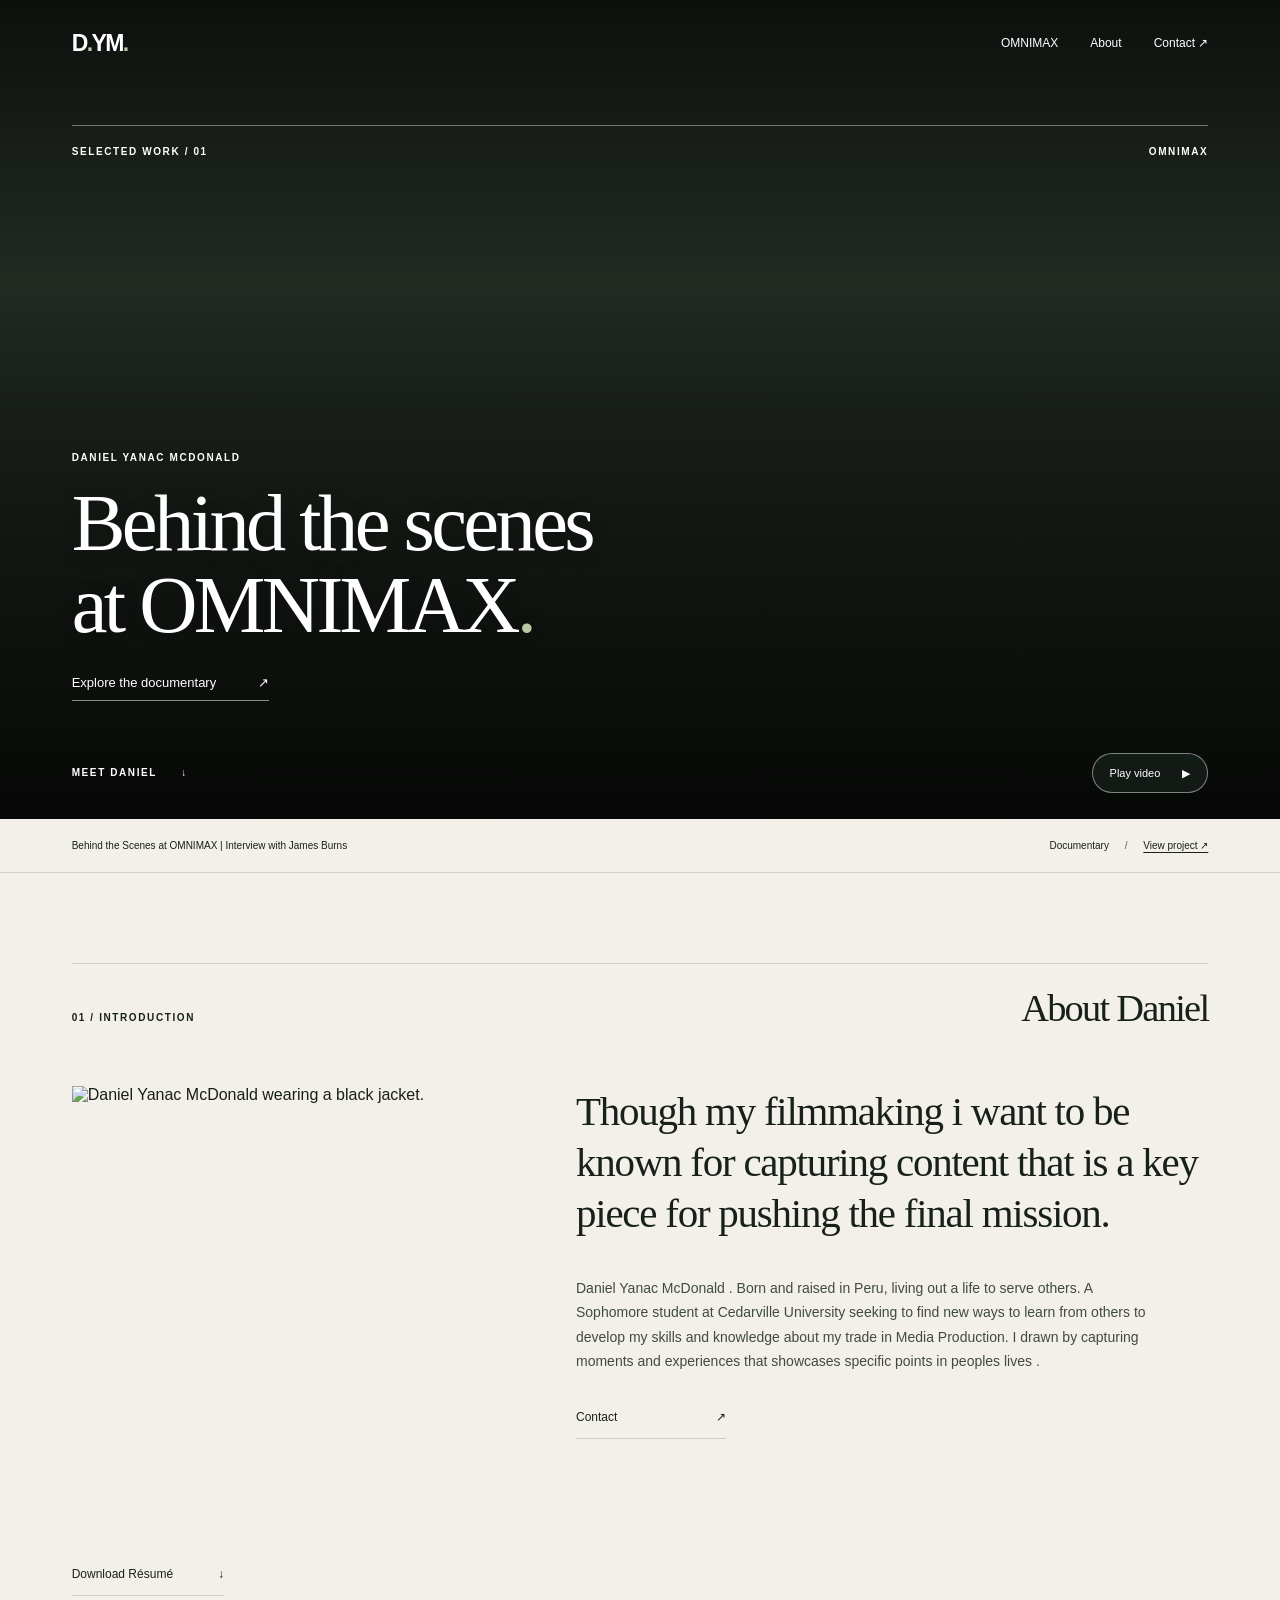
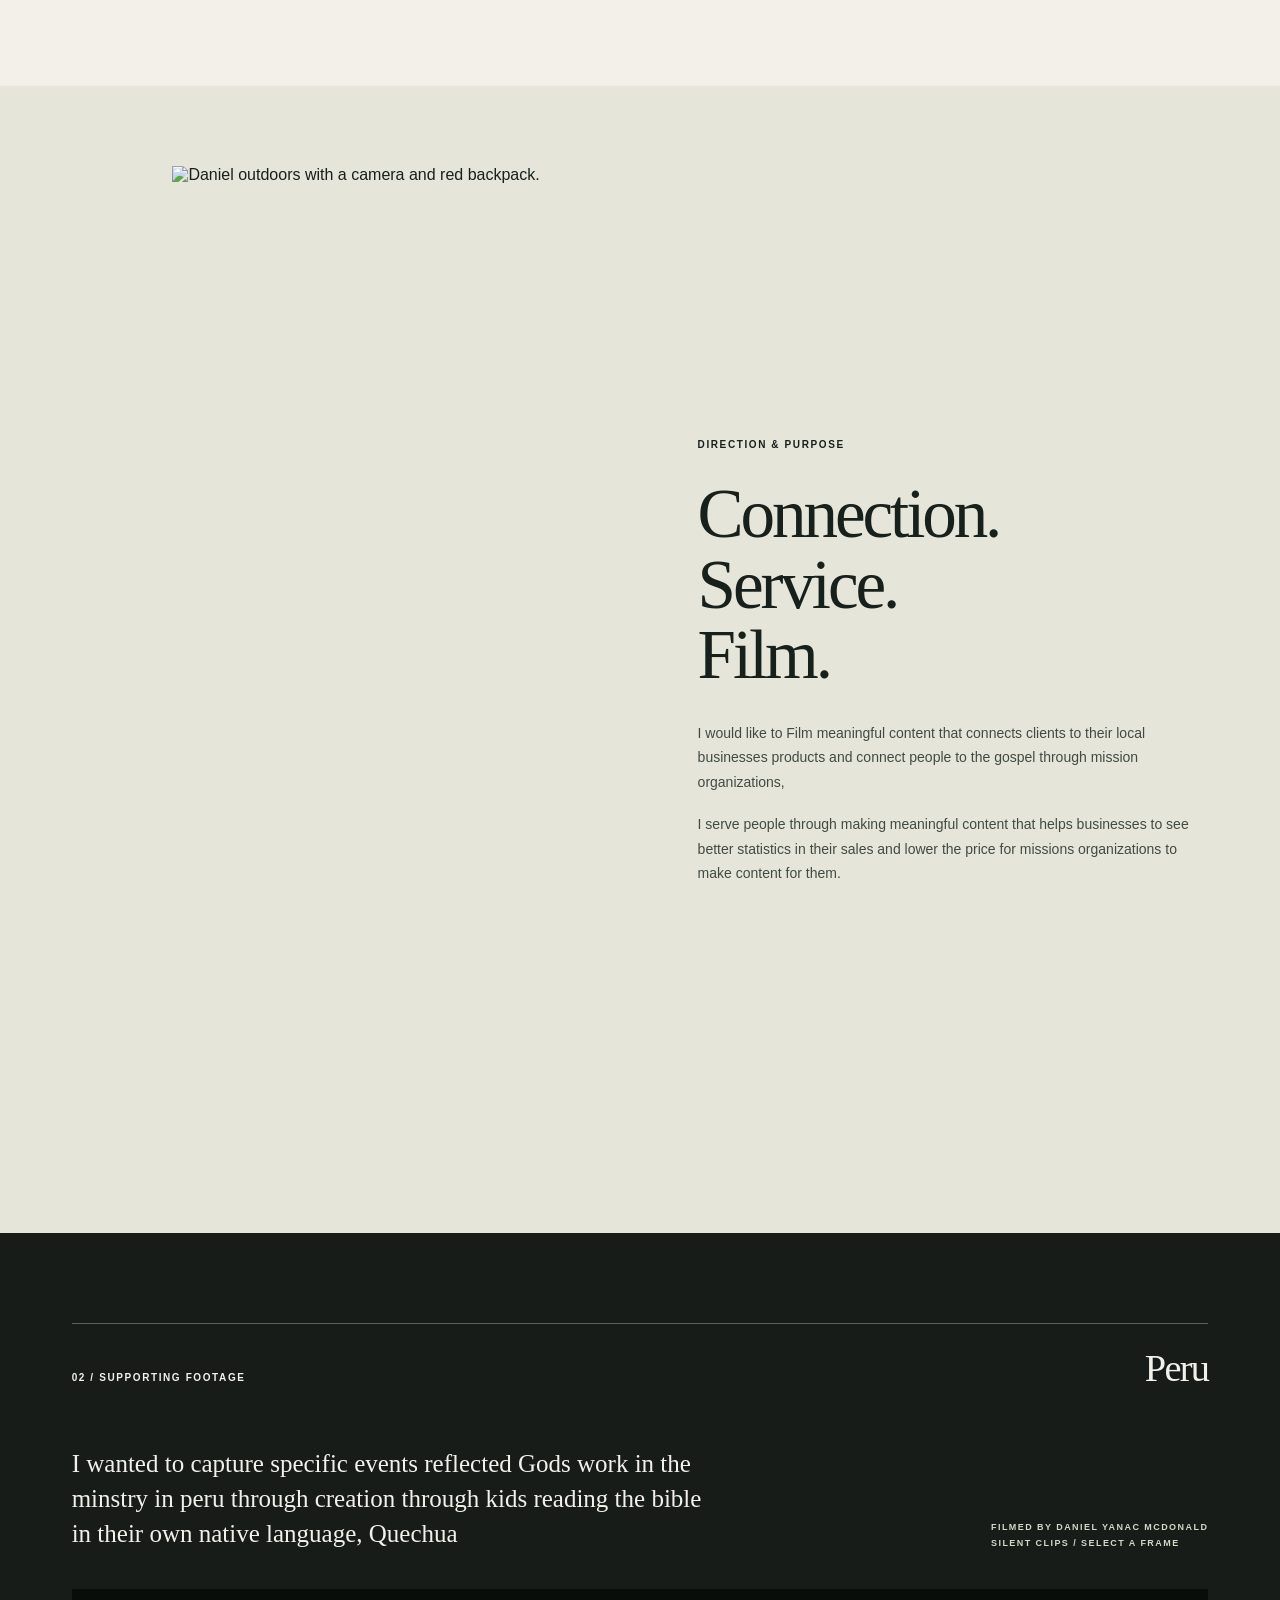
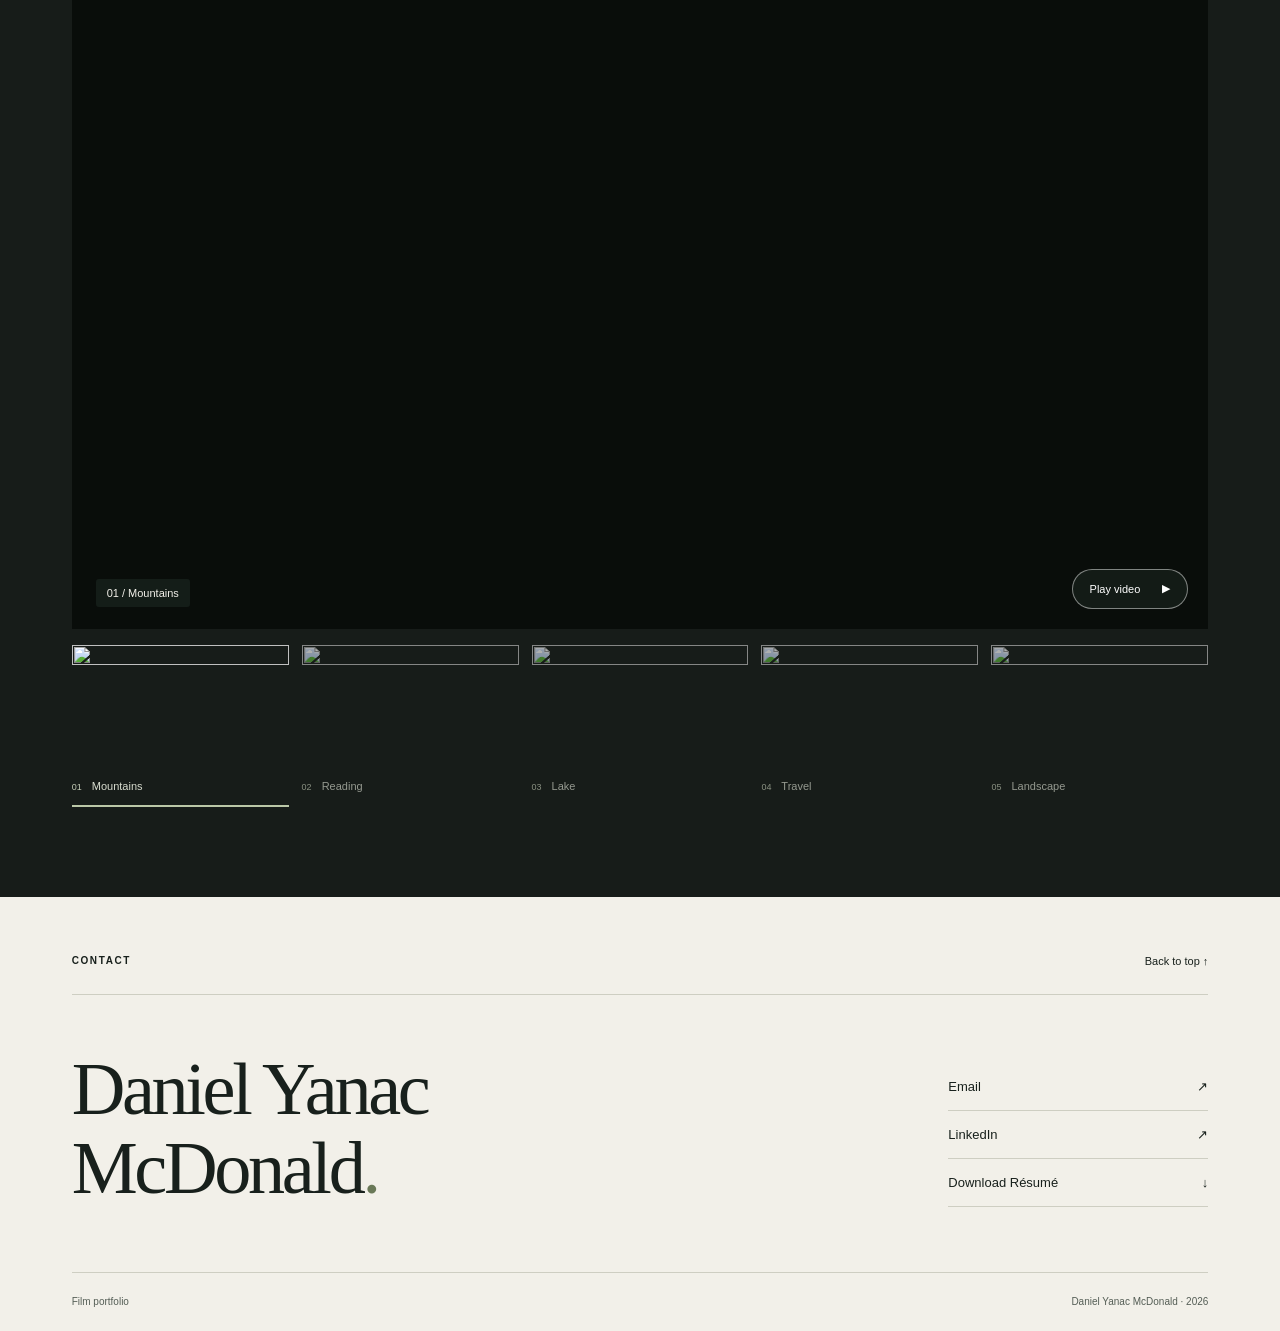
==== index.html @ 699c39f5 "Add files via upload" ====
<!doctype html>
<html lang="en">
  <head>
    <meta charset="utf-8">
    <meta name="viewport" content="width=device-width, initial-scale=1">
    <meta name="theme-color" content="#171c19">
    <meta name="description" content="Film portfolio of Daniel Yanac McDonald. OMNIMAX documentary, footage from Peru, introduction, résumé, and contact.">
    <title>Daniel Yanac McDonald | Film portfolio</title>
    <link rel="icon" href="assets/favicon.svg" type="image/svg+xml">
    <link rel="stylesheet" href="styles.css">
    <script src="script.js" defer></script>
  </head>
  <body id="top">
    <a class="skip-link" href="#main">Skip to content</a>
    <header class="site-header ">
      <a class="wordmark" href="index.html" aria-label="Daniel Yanac McDonald, home">D<span class="wordmark-dot">.</span>YM<span class="wordmark-dot">.</span></a>
      <nav aria-label="Main navigation">
        <a href="omnimax.html" >OMNIMAX</a>
    <a href="#about">About</a>
    <a href="#contact">Contact <span aria-hidden="true">↗</span></a>
      </nav>
    </header>
    <main id="main">
      <section class="cinema" aria-labelledby="home-title">
        <video id="opening-film" class="cinema-video" autoplay muted loop playsinline preload="metadata" poster="assets/opening-poster.jpg" aria-label="Silent OMNIMAX sequence: museum exterior, lobby clock, film handling, and conversation.">
          <source src="assets/opening-sequence.mp4" type="video/mp4">
        </video>
        <div class="cinema-shade">
        </div>
        <div class="cinema-topline">
          <span class="eyebrow">Selected work / 01</span><span class="eyebrow cinema-location">OMNIMAX</span>
        </div>
        <div class="cinema-title">
          <p class="eyebrow">
            Daniel Yanac McDonald
          </p>
          <h1 id="home-title">
            Behind the scenes<br>at OMNIMAX<span>.</span>
          </h1>
          <a class="light-link" href="omnimax.html">Explore the documentary <span aria-hidden="true">↗</span></a>
        </div>
        <div class="cinema-bottom">
          <a href="#about" class="eyebrow">Meet Daniel <span aria-hidden="true">↓</span></a><button class="play-toggle" type="button" data-controls="opening-film" aria-label="Pause opening video">Pause video <span aria-hidden="true">Ⅱ</span></button>
        </div>
      </section>
      <div class="film-caption">
        <span>Behind the Scenes at OMNIMAX | Interview with James Burns</span><span>Documentary <span aria-hidden="true">/</span> <a href="omnimax.html">View project ↗</a></span>
      </div>
      <section id="about" class="about section-pad" aria-labelledby="about-title">
        <div class="section-rule">
          <span class="eyebrow">01 / Introduction</span>
          <h2 id="about-title">
            About Daniel
          </h2>
        </div>
        <div class="about-layout">
          <div class="portrait-wrap">
            <img class="portrait" src="assets/daniel-portrait.jpg" alt="Daniel Yanac McDonald wearing a black jacket." width="750" height="871" loading="lazy"><a class="text-link resume-link" href="assets/daniel-yanac-mcdonald-resume.pdf" download>Download Résumé <span aria-hidden="true">↓</span></a>
          </div>
          <div class="about-copy">
            <p class="brand">
              Though my filmmaking i want to be known for capturing content that is a key piece for pushing the final mission.
            </p>
            <div class="bio">
              <p>
                Daniel Yanac McDonald . Born and raised in Peru, living out a life to serve others.  A Sophomore student at Cedarville University seeking to find new ways to learn from others to develop my skills and knowledge about my trade in Media Production.  I drawn by capturing moments and experiences that showcases specific points in peoples lives  .
              </p>
            </div>
            <a class="text-link" href="#contact">Contact <span aria-hidden="true">↗</span></a>
          </div>
        </div>
      </section>
      <section class="purpose section-pad" aria-labelledby="purpose-title">
        <div class="purpose-image">
          <img src="assets/daniel-on-location.jpg" alt="Daniel outdoors with a camera and red backpack." width="682" height="987" loading="lazy">
        </div>
        <div class="purpose-copy">
          <span class="eyebrow">Direction &amp; purpose</span>
          <h2 id="purpose-title">
            Connection.<br>Service.<br>Film.
          </h2>
          <p>
            I would like to Film meaningful content that connects clients to their local businesses products and connect people to the gospel through mission organizations,
          </p>
          <p>
            I serve people through making meaningful content that helps businesses to see better statistics in their sales and lower the price for missions organizations to make content for them.
          </p>
        </div>
      </section>
      <section id="peru" class="peru section-pad" aria-labelledby="peru-title">
        <div class="section-rule">
          <span class="eyebrow">02 / Supporting footage</span>
          <h2 id="peru-title">
            Peru
          </h2>
        </div>
        <div class="peru-intro">
          <p>
            I wanted to capture specific events reflected Gods work in the minstry in peru through creation through kids reading the bible in their own native language, Quechua
          </p>
          <span class="eyebrow">Filmed by Daniel Yanac McDonald<br>Silent clips / Select a frame</span>
        </div>
        <div class="peru-player">
          <video id="peru-film" muted loop playsinline preload="none" poster="assets/peru-mountains.jpg" aria-label="Snow-covered mountains beyond a valley at dusk.">
            <source src="assets/peru-mountains.mp4" type="video/mp4">
          </video>
          <button class="play-toggle" type="button" data-controls="peru-film" aria-label="Play Peru video">Play video <span aria-hidden="true">▶</span></button><span class="gallery-status" aria-live="polite">01 / Mountains</span>
        </div>
        <div class="gallery-strip" role="group" aria-label="Choose a Peru clip">
          <button class="gallery-choice is-active" type="button" data-video="assets/peru-mountains.mp4" data-poster="assets/peru-mountains.jpg" data-description="Snow-covered mountains beyond a valley at dusk." aria-label="Play silent clip: Mountains" aria-pressed="true"><img src="assets/peru-mountains.jpg" alt="" loading="lazy"><span><b>01</b> Mountains</span></button>
<button class="gallery-choice " type="button" data-video="assets/peru-reading.mp4" data-poster="assets/peru-reading.jpg" data-description="Children reading together at a table." aria-label="Play silent clip: Reading" aria-pressed="false"><img src="assets/peru-reading.jpg" alt="" loading="lazy"><span><b>02</b> Reading</span></button>
<button class="gallery-choice " type="button" data-video="assets/peru-lake.mp4" data-poster="assets/peru-lake.jpg" data-description="A mountain lake surrounded by rocky slopes." aria-label="Play silent clip: Lake" aria-pressed="false"><img src="assets/peru-lake.jpg" alt="" loading="lazy"><span><b>03</b> Lake</span></button>
<button class="gallery-choice " type="button" data-video="assets/peru-travel.mp4" data-poster="assets/peru-travel.jpg" data-description="A person riding in the back of a vehicle in the countryside." aria-label="Play silent clip: Travel" aria-pressed="false"><img src="assets/peru-travel.jpg" alt="" loading="lazy"><span><b>04</b> Travel</span></button>
<button class="gallery-choice " type="button" data-video="assets/peru-landscape.mp4" data-poster="assets/peru-landscape.jpg" data-description="Open grassland and fence posts with mountains in the distance." aria-label="Play silent clip: Landscape" aria-pressed="false"><img src="assets/peru-landscape.jpg" alt="" loading="lazy"><span><b>05</b> Landscape</span></button>
        </div>
        <noscript>
          <p>
            JavaScript is disabled. Open the silent clips directly: <a href="assets/peru-mountains.mp4">Mountains</a>, <a href="assets/peru-reading.mp4">Reading</a>, <a href="assets/peru-lake.mp4">Lake</a>, <a href="assets/peru-travel.mp4">Travel</a>, <a href="assets/peru-landscape.mp4">Landscape</a>.
          </p>
        </noscript>
      </section>
    </main>
    <footer id="contact" class="contact section-pad">
      <div class="contact-top">
        <span class="eyebrow">Contact</span><a class="back-top" href="#top">Back to top ↑</a>
      </div>
      <div class="contact-main">
        <h2>
          Daniel Yanac<br>McDonald<span class="accent">.</span>
        </h2>
        <div class="contact-links">
          <a href="mailto:daniel.lee.yanac@gmail.com">Email <span>↗</span></a>
    <a href="https://www.linkedin.com/in/dyanacmcdonald/" target="_blank" rel="noopener noreferrer">LinkedIn <span>↗</span></a>
    <a href="assets/daniel-yanac-mcdonald-resume.pdf" download>Download Résumé <span>↓</span></a>
        </div>
      </div>
      <div class="footer-baseline">
        <span>Film portfolio</span><span>Daniel Yanac McDonald · 2026</span>
      </div>
    </footer>
  </body>
</html>
---- styles.css ----
/* Shared design: warm paper, quiet typography, footage at full scale. */
:root {
  --paper:#f2f0e9;
  --ink:#18201c;
  --muted:#555e56;
  --line:#cecec2;
  --accent:#bac7a7;
  --dark:#171c19;
  --gutter:clamp(22px,5.6vw,90px);
  --serif:Georgia,'Times New Roman',serif;
  --sans:Arial,Helvetica,sans-serif
}

* {
  box-sizing:border-box
}

html {
  scroll-behavior:smooth;
  scroll-padding-top:24px
}

body {
  margin:0;
  background:var(--paper);
  color:var(--ink);
  font-family:var(--sans);
  -webkit-font-smoothing:antialiased
}

button,a {
  -webkit-tap-highlight-color:transparent
}

a {
  color:inherit;
  text-decoration:none
}

a:hover {
  text-decoration:underline;
  text-underline-offset:5px
}

button {
  font:inherit;
  cursor:pointer
}

button:disabled {
  cursor:default
}

img,video {
  display:block;
  max-width:100%
}

button:focus-visible,a:focus-visible {
  outline:3px solid #87976a;
  outline-offset:6px
}

h1,h2,h3,p,figure {
  margin:0
}

h1,h2 {
  font-family:var(--serif);
  font-weight:400;
  letter-spacing:-.045em
}

p {
  line-height:1.75
}

button {
  color:inherit
}

section[id],footer[id] {
  scroll-margin-top:25px
}

.eyebrow {
  text-transform:uppercase;
  letter-spacing:.16em;
  font-size:10px;
  font-weight:600;
  line-height:1.8
}

.section-pad {
  padding:90px var(--gutter)
}

.accent {
  color:#6a7958
}

.skip-link {
  position:absolute;
  left:20px;
  top:-80px;
  background:var(--paper);
  color:var(--ink);
  padding:15px;
  z-index:100
}

.skip-link:focus {
  top:12px
}

.site-header {
  position:absolute;
  z-index:10;
  top:0;
  left:0;
  width:100%;
  display:flex;
  align-items:center;
  justify-content:space-between;
  padding:26px var(--gutter);
  color:#fff
}

.wordmark {
  font-size:23px;
  letter-spacing:-.07em;
  font-weight:700
}

.wordmark-dot {
  color:var(--accent)
}

.site-header nav {
  display:flex;
  gap:32px;
  font-size:12px
}

.site-header nav a {
  padding:10px 0
}

.site-header [aria-current] {
  text-decoration:underline;
  text-underline-offset:6px
}

.site-header.on-paper {
  position:relative;
  color:var(--ink);
  border-bottom:1px solid var(--line)
}

/* The first viewport is a film environment, not an intro column. */
.cinema {
  position:relative;
  min-height:640px;
  height:91svh;
  max-height:1100px;
  background:#222a22;
  color:#fff;
  overflow:hidden
}

.cinema-video,.cinema-shade {
  position:absolute;
  width:100%;
  height:100%;
  inset:0;
  object-fit:cover
}

.cinema-shade {
  background:linear-gradient(180deg,rgba(0,0,0,.62),transparent 35%,rgba(0,0,0,.3) 50%,rgba(0,0,0,.82))
}

.cinema-topline {
  position:absolute;
  top:125px;
  left:var(--gutter);
  right:var(--gutter);
  display:flex;
  justify-content:space-between;
  border-top:1px solid #ffffff65;
  padding-top:17px
}

.cinema-title {
  position:absolute;
  bottom:118px;
  left:var(--gutter);
  right:var(--gutter)
}

.cinema-title h1 {
  font-size:clamp(48px,6.3vw,96px);
  line-height:1.02;
  margin:15px 0 27px;
  max-width:1000px;
  text-shadow:0 2px 20px #0003
}

.cinema-title h1 span {
  color:var(--accent)
}

.light-link {
  display:inline-flex;
  gap:42px;
  border-bottom:1px solid #ffffff85;
  padding-bottom:10px;
  font-size:13px
}

.cinema-bottom {
  position:absolute;
  bottom:26px;
  left:var(--gutter);
  right:var(--gutter);
  display:flex;
  justify-content:space-between;
  align-items:center
}

.cinema-bottom>a span {
  margin-left:20px
}

.play-toggle {
  background:#17201bce;
  color:#fff;
  border:1px solid #ffffff75;
  border-radius:30px;
  padding:10px 17px;
  display:flex;
  gap:22px;
  align-items:center;
  font-size:11px;
  min-height:40px
}

.play-toggle:hover {
  background:#293629
}

.film-caption {
  padding:18px var(--gutter);
  border-bottom:1px solid var(--line);
  display:flex;
  justify-content:space-between;
  gap:28px;
  font-size:10px;
  line-height:1.7
}

.film-caption>span:last-child {
  flex-shrink:0
}

.film-caption a {
  text-decoration:underline;
  text-underline-offset:3px
}

.film-caption>span>span {
  padding:0 13px;
  color:var(--muted)
}

.section-rule {
  display:flex;
  align-items:baseline;
  justify-content:space-between;
  border-top:1px solid var(--line);
  padding-top:22px;
  margin-bottom:56px;
  gap:25px
}

.section-rule h2 {
  font-size:clamp(26px,3vw,42px)
}

.about-layout {
  display:grid;
  grid-template-columns: minmax(220px,.8fr) minmax(0,1.3fr);
  gap:clamp(40px,9vw,150px);
  align-items:start
}

.portrait-wrap {
  max-width:430px
}

.portrait {
  width:100%;
  height:auto;
  aspect-ratio:4/4.6;
  object-fit:cover;
  object-position:center 25%;
  filter:saturate(.78)
}

.resume-link {
  margin-top:20px
}

.text-link {
  display:flex;
  align-items:center;
  justify-content:space-between;
  gap:45px;
  font-size:12px;
  padding:14px 0;
  border-bottom:1px solid var(--line);
  width:fit-content;
  min-width:150px
}

.brand {
  font-family:var(--serif);
  font-size:clamp(28px,3.2vw,46px);
  letter-spacing:-.03em;
  line-height:1.25;
  margin-bottom:36px
}

.bio {
  font-size:14px;
  color:#414b43;
  max-width:590px;
  margin-bottom:22px
}

.purpose {
  background:#e5e5da;
  display:grid;
  grid-template-columns:1fr 1fr;
  gap:clamp(45px,9vw,150px);
  align-items:center;
  padding-top:80px;
  padding-bottom:80px
}

.purpose-image {
  max-width:410px;
  margin-left:auto;
  width:100%
}

.purpose-image img {
  width:100%;
  aspect-ratio:4/4.8;
  object-fit:cover;
  object-position:50% 35%
}

.purpose-copy h2 {
  font-size:clamp(44px,5.4vw,78px);
  line-height:1.02;
  margin:25px 0 30px
}

.purpose-copy p {
  max-width:520px;
  font-size:14px;
  margin-top:18px;
  color:#414b43
}

.peru {
  background:var(--dark);
  color:var(--paper)
}

.peru .section-rule {
  border-color:#596055
}

.peru-intro {
  display:grid;
  grid-template-columns:1.5fr 1fr;
  gap:60px;
  margin-bottom:38px;
  align-items:end
}

.peru-intro p {
  font-family:var(--serif);
  font-size:25px;
  line-height:1.4;
  max-width:650px
}

.peru-intro>.eyebrow {
  justify-self:end;
  color:#d0d8c6;
  font-size:9px
}

.peru-player {
  position:relative;
  background:#090d0a;
  aspect-ratio:16/9;
  overflow:hidden
}

.peru-player video {
  width:100%;
  height:100%;
  object-fit:contain
}

.peru-player .play-toggle {
  position:absolute;
  bottom:20px;
  right:20px
}

.gallery-status {
  position:absolute;
  bottom:22px;
  left:24px;
  font-size:11px;
  background:#17201bdb;
  border-radius:3px;
  padding:8px 11px
}

.gallery-strip {
  display:grid;
  grid-template-columns:repeat(5,minmax(0,1fr));
  gap:13px;
  margin-top:16px
}

.gallery-choice {
  padding:0;
  border:0;
  background:none;
  color:#d8dccf;
  text-align:left;
  opacity:.65;
  border-bottom:2px solid transparent
}

.gallery-choice:hover,.gallery-choice.is-active {
  opacity:1
}

.gallery-choice.is-active {
  border-color:var(--accent)
}

.gallery-choice img {
  width:100%;
  aspect-ratio:16/9;
  object-fit:cover
}

.gallery-choice>span {
  display:block;
  padding:13px 0;
  font-size:11px
}

.gallery-choice b {
  font-size:9px;
  font-weight:400;
  color:#c5cdb8;
  margin-right:7px
}

.contact {
  padding-top:55px;
  padding-bottom:24px
}

.contact-top {
  display:flex;
  justify-content:space-between;
  align-items:center;
  border-bottom:1px solid var(--line);
  padding-bottom:24px
}

.back-top {
  font-size:11px
}

.contact-main {
  display:flex;
  justify-content:space-between;
  gap:40px;
  align-items:end;
  padding:55px 0 65px
}

.contact h2 {
  font-size:clamp(38px,5.8vw,82px);
  line-height:1.06
}

.contact-links {
  width:260px
}

.contact-links a {
  border-bottom:1px solid var(--line);
  display:flex;
  justify-content:space-between;
  gap:30px;
  padding:16px 0;
  font-size:13px
}

.footer-baseline {
  font-size:10px;
  display:flex;
  justify-content:space-between;
  gap:20px;
  border-top:1px solid var(--line);
  padding-top:23px;
  color:var(--muted)
}

/* OMNIMAX: finished work, then the interview and the visual evidence. */
.project-intro {
  padding-top:40px;
  padding-bottom:55px
}

.back-link {
  display:inline-block;
  margin-bottom:55px
}

.project-heading {
  display:flex;
  justify-content:space-between;
  align-items:end;
  gap:30px
}

.project-heading h1 {
  font-size:clamp(50px,7vw,105px);
  line-height:1.02;
  margin-top:17px
}

.project-subtitle {
  font-size:15px;
  margin-top:22px
}

.round-link {
  border:1px solid var(--line);
  width:65px;
  height:65px;
  border-radius:50%;
  display:grid;
  place-items:center;
  font-size:23px;
  margin-bottom:5px;
  flex-shrink:0
}

.project-panorama {
  margin:0 var(--gutter)
}

.project-panorama img {
  width:100%;
  aspect-ratio:2.3;
  object-fit:cover
}

.project-panorama figcaption {
  font-size:10px;
  padding-top:15px;
  color:var(--muted)
}

.project-story,.decisions {
  display:grid;
  grid-template-columns:1fr 1.2fr;
  gap:clamp(40px,10vw,160px)
}

.project-story h2,.decision-heading h2 {
  font-size:clamp(34px,4vw,58px);
  line-height:1.08;
  margin-top:22px
}

.story-prose {
  font-size:17px
}

.collaborators {
  margin-top:36px
}

.collaborators p {
  font-size:12px;
  margin-top:12px
}

.documentary {
  background:var(--dark);
  color:var(--paper)
}

.documentary .section-rule {
  border-color:#596055
}

.documentary-player {
  aspect-ratio:16/9;
  position:relative;
  background:#000
}

.documentary-player>img {
  height:100%;
  width:100%;
  object-fit:cover;
  filter:brightness(.55)
}

.documentary-player>button {
  position:absolute;
  inset:0;
  background:transparent;
  border:0;
  display:flex;
  align-items:center;
  justify-content:center;
  gap:20px;
  color:white;
  font-size:19px;
  text-align:left
}

.play-circle {
  width:66px;
  height:66px;
  display:grid;
  place-items:center;
  border:1px solid #fff;
  border-radius:50%;
  font-size:22px
}

.small-label {
  display:block;
  font-size:10px;
  letter-spacing:.1em;
  text-transform:uppercase;
  margin-top:9px
}

.documentary-player iframe {
  width:100%;
  height:100%;
  border:0
}

.player-note {
  font-size:11px;
  color:#ccd0c5;
  margin-top:15px
}

.player-note a {
  text-decoration:underline;
  text-underline-offset:4px;
  margin-left:10px
}

.decision-heading img {
  margin-top:38px;
  width:100%
}

.decisions {
  padding-bottom:30px
}

.decisions .story-prose {
  padding-top:38px
}

.broll-credit {
  font-size:12px;
  color:var(--muted);
  margin-top:-30px;
  margin-bottom:26px
}

.broll-grid {
  display:grid;
  grid-template-columns:repeat(3,minmax(0,1fr));
  gap:34px 20px
}

.broll-frame {
  padding:0;
  border:0;
  background:none;
  text-align:left
}

.broll-frame img {
  width:100%;
  aspect-ratio:16/9;
  object-fit:cover;
  transition:filter .25s
}

.broll-frame:hover img {
  filter:brightness(1.13)
}

.broll-frame>span {
  display:flex;
  align-items:center;
  gap:12px;
  font-size:11px;
  padding:15px 0;
  border-bottom:1px solid var(--line)
}

.broll-frame>span>span {
  margin-left:auto
}

.broll-frame b {
  font-size:9px;
  font-weight:400;
  color:var(--muted)
}

.reflection {
  background:#e5e5da;
  text-align:center
}

.reflection h2 {
  font-size:28px;
  margin-top:15px
}

.reflection blockquote {
  margin:35px auto 0;
  max-width:900px;
  font-family:var(--serif);
  font-size:clamp(28px,3.5vw,49px);
  letter-spacing:-.025em
}

.reflection blockquote p {
  line-height:1.3
}

.next-work {
  padding-top:40px;
  padding-bottom:40px
}

.next-work>a {
  display:flex;
  align-items:center;
  justify-content:space-between;
  border-bottom:1px solid var(--line);
  padding-bottom:30px
}

.next-work>a>span:last-child {
  font-family:var(--serif);
  font-size:48px
}

.next-work>a>span:last-child span {
  margin-left:35px
}

dialog {
  padding:24px;
  background:var(--dark);
  color:white;
  border:1px solid #596055;
  width:min(1000px,94vw);
  max-height:94svh
}

dialog::backdrop {
  background:#000c
}

dialog video {
  width:100%;
  max-height:72svh;
  background:black
}

dialog p {
  font-size:11px;
  margin-top:14px;
  color:#d0d8c6
}

.dialog-heading {
  display:flex;
  justify-content:space-between;
  align-items:center;
  margin-bottom:20px;
  gap:25px
}

.dialog-heading h2 {
  font-size:25px
}

.dialog-heading button {
  background:none;
  color:white;
  border:1px solid #fff8;
  padding:10px 16px;
  font-size:12px
}

body.dialog-open {
  overflow:hidden
}

@media(min-width:1700px) {
  .about-layout,.purpose,.project-story,.decisions {
    gap:150px
  }

  .section-pad {
    padding-left:max(var(--gutter),calc((100vw - 1500px)/2));
    padding-right:max(var(--gutter),calc((100vw - 1500px)/2))
  }

}

@media(max-width:760px) {
  .section-pad {
    padding-top:60px;
    padding-bottom:60px
  }

  .site-header {
    padding-top:20px;
    padding-bottom:20px
  }

  .site-header nav {
    gap:21px;
    font-size:11px
  }

  .wordmark {
    font-size:21px
  }

  .cinema {
    min-height:620px;
    height:88svh
  }

  .cinema-topline {
    top:100px
  }

  .cinema-title {
    bottom:125px
  }

  .cinema-title h1 {
    font-size:clamp(42px,8.8vw,65px)
  }

  .cinema-location {
    display:none
  }

  .cinema-video {
    object-position:50%
  }

  .film-caption {
    display:block;
    font-size:9px
  }

  .film-caption>span {
    display:block
  }

  .film-caption>span:last-child {
    margin-top:6px
  }

  .section-rule {
    margin-bottom:35px
  }

  .section-rule h2 {
    font-size:28px
  }

  .eyebrow {
    font-size:9px
  }

  .about-layout {
    grid-template-columns:1fr;
    gap:35px
  }

  .portrait-wrap {
    max-width:340px;
    width:72%
  }

  .portrait {
    aspect-ratio:4/4.4
  }

  .brand {
    font-size:32px;
    margin-bottom:25px
  }

  .bio {
    font-size:14px
  }

  .purpose {
    grid-template-columns:1fr;
    gap:35px
  }

  .purpose-image {
    width:70%;
    max-width:350px;
    margin-left:auto
  }

  .purpose-copy {
    grid-row:1
  }

  .purpose-copy h2 {
    font-size:56px
  }

  .purpose-copy p {
    font-size:14px
  }

  .peru-intro {
    grid-template-columns:1fr;
    gap:22px
  }

  .peru-intro p {
    font-size:23px
  }

  .peru-intro>.eyebrow {
    justify-self:start
  }

  .peru-player {
    aspect-ratio:4/3
  }

  .gallery-status {
    left:12px;
    bottom:16px;
    font-size:10px;
    max-width:50%;
    padding:7px
  }

  .peru-player .play-toggle {
    right:12px;
    bottom:14px;
    padding:9px 12px;
    gap:12px;
    font-size:10px
  }

  .gallery-strip {
    gap:8px
  }

  .gallery-choice>span {
    font-size:9px;
    padding:10px 0
  }

  .gallery-choice b {
    display:block;
    margin-bottom:4px
  }

  .contact-main {
    display:block;
    padding:35px 0 40px
  }

  .contact h2 {
    font-size:51px
  }

  .contact-links {
    width:100%;
    margin-top:30px
  }

  .footer-baseline {
    font-size:9px
  }

  .project-intro {
    padding-top:28px;
    padding-bottom:35px
  }

  .back-link {
    margin-bottom:35px
  }

  .project-heading h1 {
    font-size:48px
  }

  .project-heading {
    gap:10px
  }

  .round-link {
    display:none
  }

  .project-panorama img {
    aspect-ratio:16/10
  }

  .project-panorama figcaption {
    font-size:9px
  }

  .project-story,.decisions {
    grid-template-columns:1fr;
    gap:28px
  }

  .project-story h2,.decision-heading h2 {
    font-size:40px
  }

  .story-prose {
    font-size:15px
  }

  .collaborators {
    margin-top:25px
  }

  .decisions .story-prose {
    padding:0
  }

  .broll-grid {
    grid-template-columns:repeat(2,minmax(0,1fr));
    gap:20px 12px
  }

  .broll-frame>span {
    font-size:10px;
    gap:7px;
    align-items:start
  }

  .broll-credit {
    margin-top:-12px
  }

  .documentary-player>button {
    font-size:14px;
    gap:13px
  }

  .play-circle {
    width:48px;
    height:48px;
    font-size:17px
  }

  .small-label {
    font-size:8px
  }

  .player-note {
    font-size:10px
  }

  .player-note a {
    display:inline-block;
    margin-left:0
  }

  .reflection blockquote {
    font-size:31px
  }

  .reflection h2 {
    font-size:24px
  }

  .next-work>a>span:last-child {
    font-size:38px
  }

  .next-work>a>span:last-child span {
    margin-left:20px
  }

  .dialog-heading h2 {
    font-size:20px
  }

  dialog {
    padding:16px
  }

}

@media(prefers-reduced-motion:reduce) {
  html {
    scroll-behavior:auto
  }

  * {
    transition:none!important
  }

}
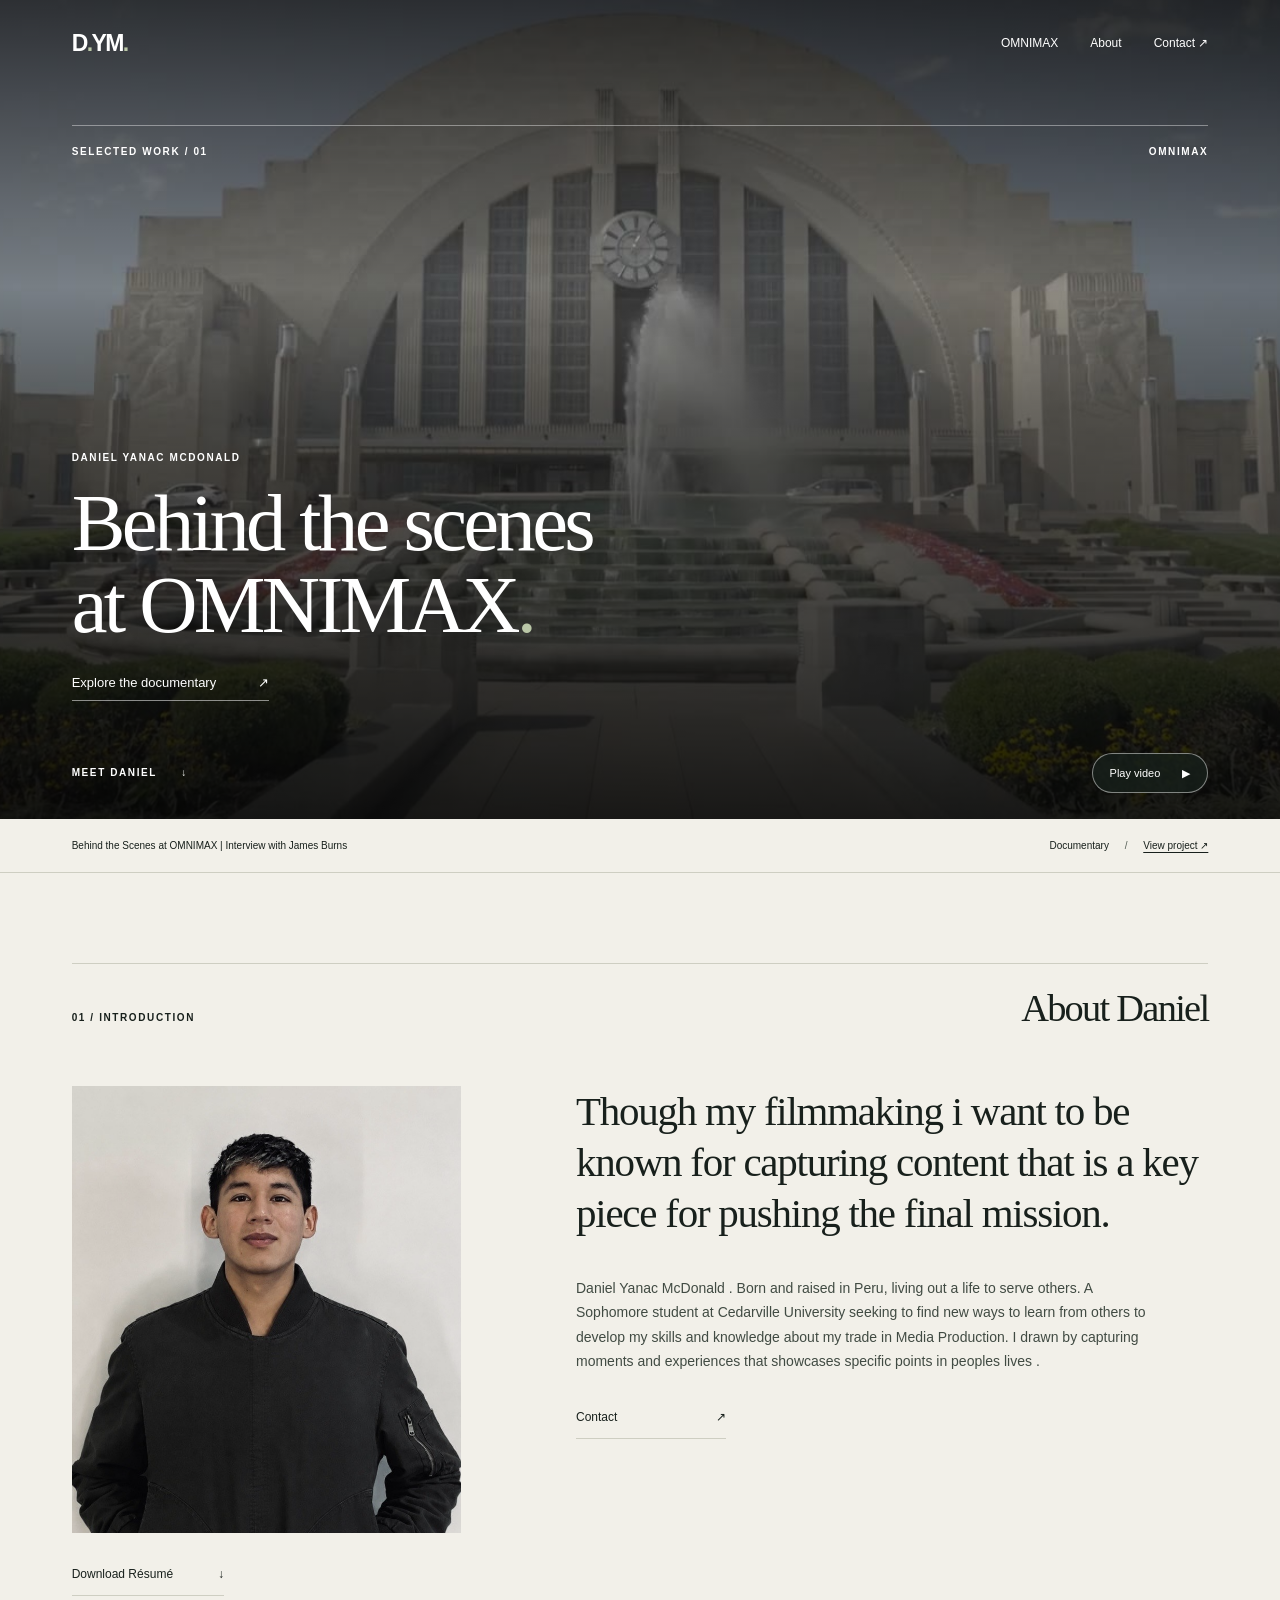
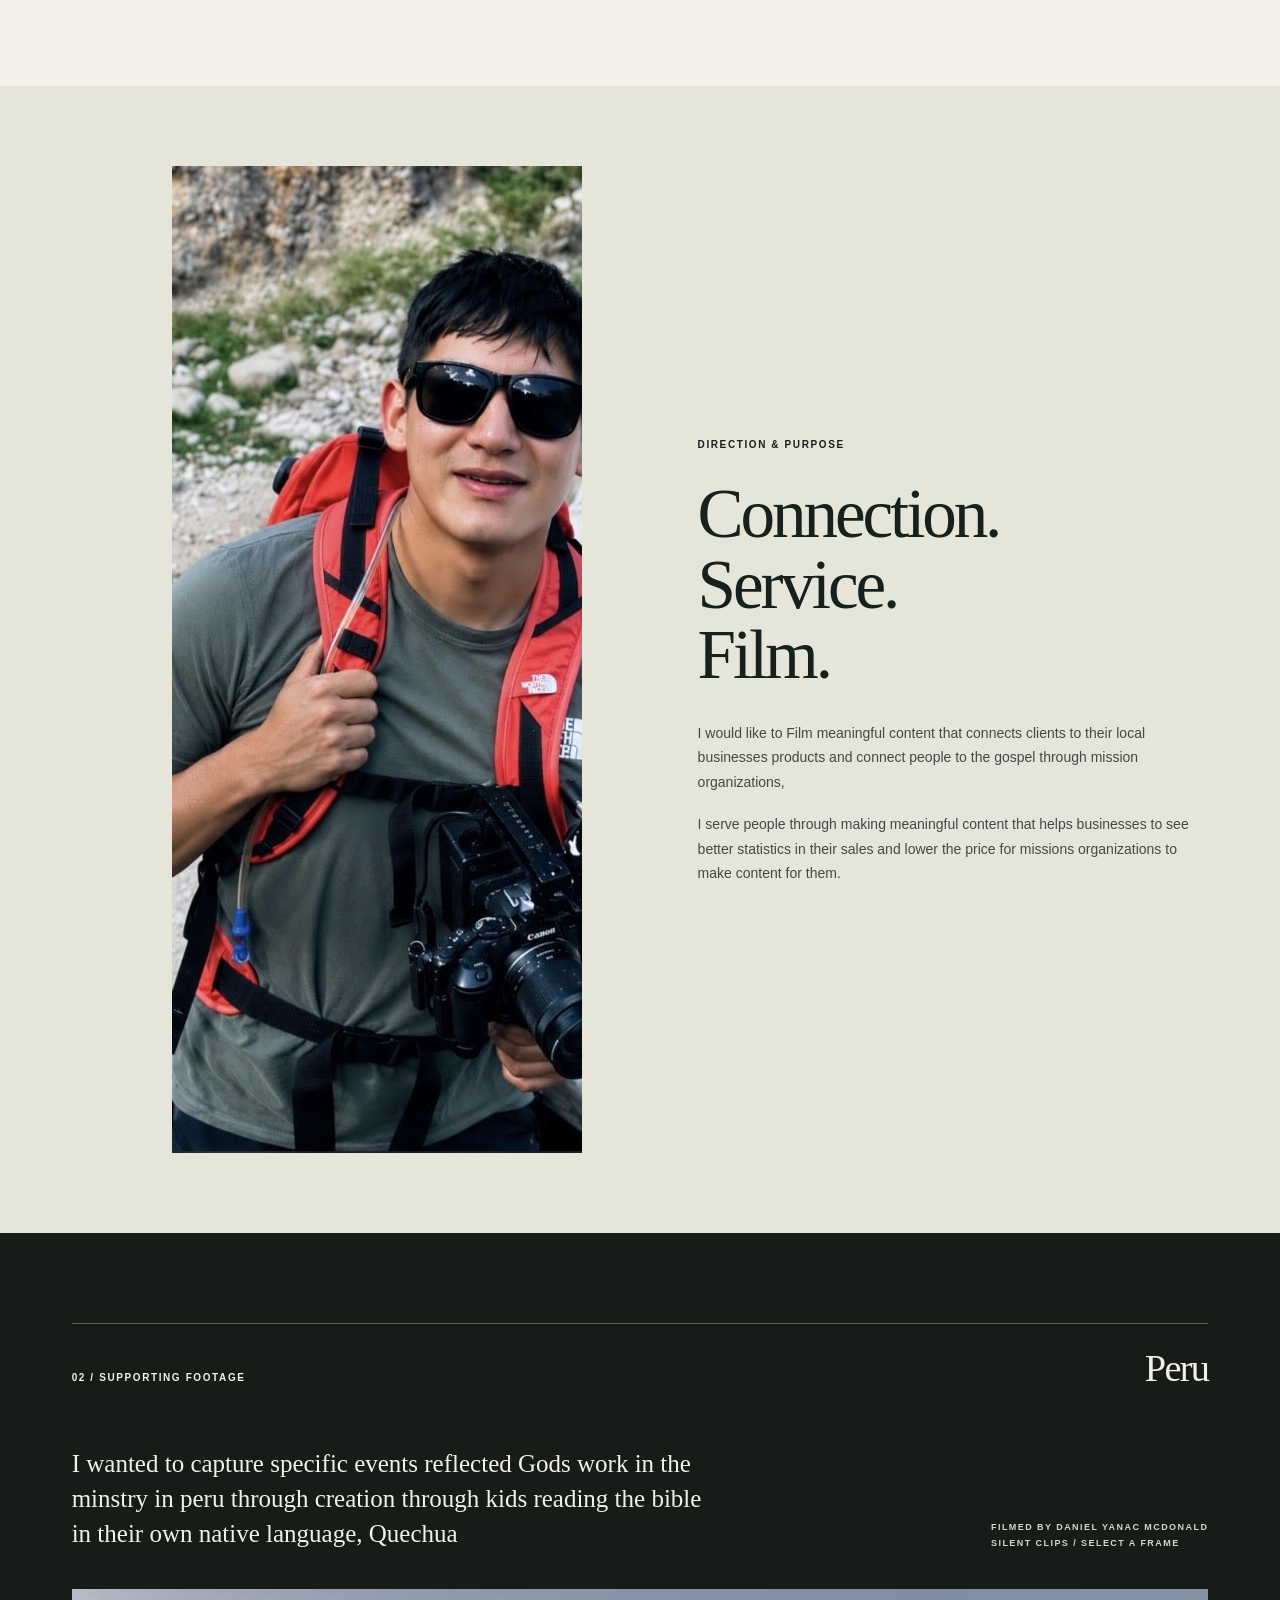
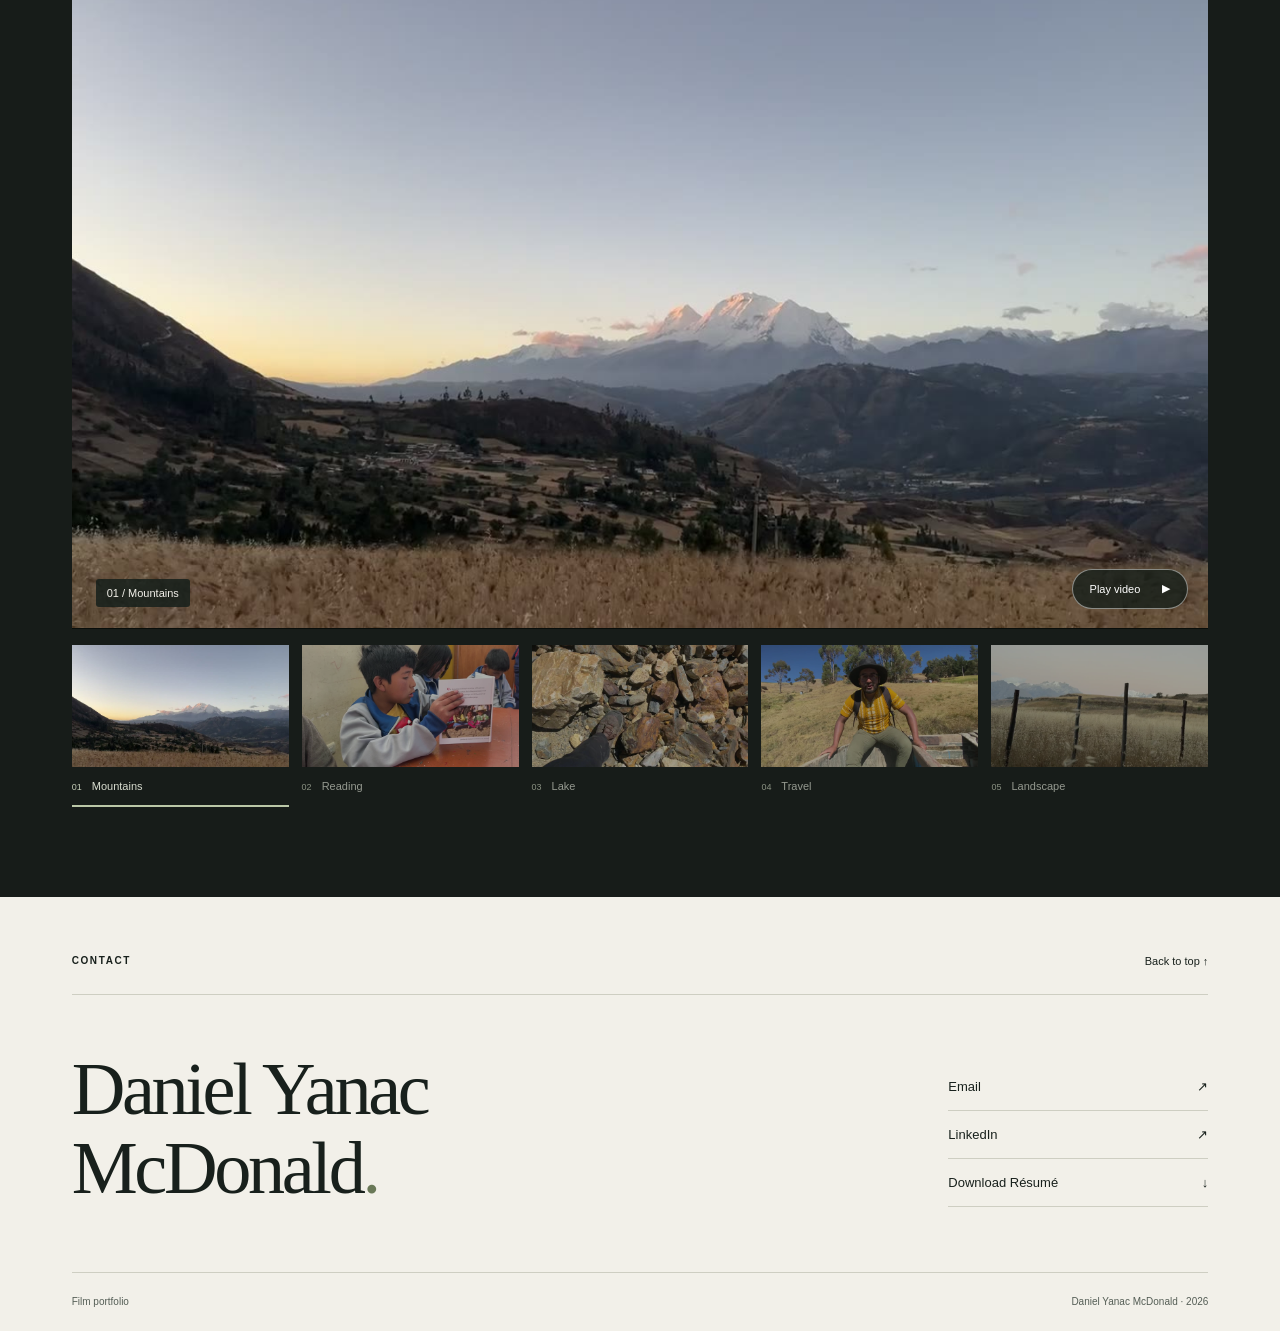
==== commit 265757d7: "Add files via upload" ====
--- a/index.html
+++ b/index.html
@@ -6,7 +6,7 @@
     <meta name="theme-color" content="#171c19">
     <meta name="description" content="Film portfolio of Daniel Yanac McDonald. OMNIMAX documentary, footage from Peru, introduction, résumé, and contact.">
     <title>Daniel Yanac McDonald | Film portfolio</title>
-    <link rel="icon" href="assets/favicon.svg" type="image/svg+xml">
+    <link rel="icon" href="favicon.svg" type="image/svg+xml">
     <link rel="stylesheet" href="styles.css">
     <script src="script.js" defer></script>
   </head>
@@ -22,8 +22,8 @@
     </header>
     <main id="main">
       <section class="cinema" aria-labelledby="home-title">
-        <video id="opening-film" class="cinema-video" autoplay muted loop playsinline preload="metadata" poster="assets/opening-poster.jpg" aria-label="Silent OMNIMAX sequence: museum exterior, lobby clock, film handling, and conversation.">
-          <source src="assets/opening-sequence.mp4" type="video/mp4">
+        <video id="opening-film" class="cinema-video" autoplay muted loop playsinline preload="metadata" poster="opening-poster.jpg" aria-label="Silent OMNIMAX sequence: museum exterior, lobby clock, film handling, and conversation.">
+          <source src="opening-sequence.mp4" type="video/mp4">
         </video>
         <div class="cinema-shade">
         </div>
@@ -55,7 +55,7 @@
         </div>
         <div class="about-layout">
           <div class="portrait-wrap">
-            <img class="portrait" src="assets/daniel-portrait.jpg" alt="Daniel Yanac McDonald wearing a black jacket." width="750" height="871" loading="lazy"><a class="text-link resume-link" href="assets/daniel-yanac-mcdonald-resume.pdf" download>Download Résumé <span aria-hidden="true">↓</span></a>
+            <img class="portrait" src="daniel-portrait.jpg" alt="Daniel Yanac McDonald wearing a black jacket." width="750" height="871" loading="lazy"><a class="text-link resume-link" href="daniel-yanac-mcdonald-resume.pdf" download>Download Résumé <span aria-hidden="true">↓</span></a>
           </div>
           <div class="about-copy">
             <p class="brand">
@@ -72,7 +72,7 @@
       </section>
       <section class="purpose section-pad" aria-labelledby="purpose-title">
         <div class="purpose-image">
-          <img src="assets/daniel-on-location.jpg" alt="Daniel outdoors with a camera and red backpack." width="682" height="987" loading="lazy">
+          <img src="daniel-on-location.jpg" alt="Daniel outdoors with a camera and red backpack." width="682" height="987" loading="lazy">
         </div>
         <div class="purpose-copy">
           <span class="eyebrow">Direction &amp; purpose</span>
@@ -101,21 +101,21 @@
           <span class="eyebrow">Filmed by Daniel Yanac McDonald<br>Silent clips / Select a frame</span>
         </div>
         <div class="peru-player">
-          <video id="peru-film" muted loop playsinline preload="none" poster="assets/peru-mountains.jpg" aria-label="Snow-covered mountains beyond a valley at dusk.">
-            <source src="assets/peru-mountains.mp4" type="video/mp4">
+          <video id="peru-film" muted loop playsinline preload="none" poster="peru-mountains.jpg" aria-label="Snow-covered mountains beyond a valley at dusk.">
+            <source src="peru-mountains.mp4" type="video/mp4">
           </video>
           <button class="play-toggle" type="button" data-controls="peru-film" aria-label="Play Peru video">Play video <span aria-hidden="true">▶</span></button><span class="gallery-status" aria-live="polite">01 / Mountains</span>
         </div>
         <div class="gallery-strip" role="group" aria-label="Choose a Peru clip">
-          <button class="gallery-choice is-active" type="button" data-video="assets/peru-mountains.mp4" data-poster="assets/peru-mountains.jpg" data-description="Snow-covered mountains beyond a valley at dusk." aria-label="Play silent clip: Mountains" aria-pressed="true"><img src="assets/peru-mountains.jpg" alt="" loading="lazy"><span><b>01</b> Mountains</span></button>
-<button class="gallery-choice " type="button" data-video="assets/peru-reading.mp4" data-poster="assets/peru-reading.jpg" data-description="Children reading together at a table." aria-label="Play silent clip: Reading" aria-pressed="false"><img src="assets/peru-reading.jpg" alt="" loading="lazy"><span><b>02</b> Reading</span></button>
-<button class="gallery-choice " type="button" data-video="assets/peru-lake.mp4" data-poster="assets/peru-lake.jpg" data-description="A mountain lake surrounded by rocky slopes." aria-label="Play silent clip: Lake" aria-pressed="false"><img src="assets/peru-lake.jpg" alt="" loading="lazy"><span><b>03</b> Lake</span></button>
-<button class="gallery-choice " type="button" data-video="assets/peru-travel.mp4" data-poster="assets/peru-travel.jpg" data-description="A person riding in the back of a vehicle in the countryside." aria-label="Play silent clip: Travel" aria-pressed="false"><img src="assets/peru-travel.jpg" alt="" loading="lazy"><span><b>04</b> Travel</span></button>
-<button class="gallery-choice " type="button" data-video="assets/peru-landscape.mp4" data-poster="assets/peru-landscape.jpg" data-description="Open grassland and fence posts with mountains in the distance." aria-label="Play silent clip: Landscape" aria-pressed="false"><img src="assets/peru-landscape.jpg" alt="" loading="lazy"><span><b>05</b> Landscape</span></button>
+          <button class="gallery-choice is-active" type="button" data-video="peru-mountains.mp4" data-poster="peru-mountains.jpg" data-description="Snow-covered mountains beyond a valley at dusk." aria-label="Play silent clip: Mountains" aria-pressed="true"><img src="peru-mountains.jpg" alt="" loading="lazy"><span><b>01</b> Mountains</span></button>
+<button class="gallery-choice " type="button" data-video="peru-reading.mp4" data-poster="peru-reading.jpg" data-description="Children reading together at a table." aria-label="Play silent clip: Reading" aria-pressed="false"><img src="peru-reading.jpg" alt="" loading="lazy"><span><b>02</b> Reading</span></button>
+<button class="gallery-choice " type="button" data-video="peru-lake.mp4" data-poster="peru-lake.jpg" data-description="A mountain lake surrounded by rocky slopes." aria-label="Play silent clip: Lake" aria-pressed="false"><img src="peru-lake.jpg" alt="" loading="lazy"><span><b>03</b> Lake</span></button>
+<button class="gallery-choice " type="button" data-video="peru-travel.mp4" data-poster="peru-travel.jpg" data-description="A person riding in the back of a vehicle in the countryside." aria-label="Play silent clip: Travel" aria-pressed="false"><img src="peru-travel.jpg" alt="" loading="lazy"><span><b>04</b> Travel</span></button>
+<button class="gallery-choice " type="button" data-video="peru-landscape.mp4" data-poster="peru-landscape.jpg" data-description="Open grassland and fence posts with mountains in the distance." aria-label="Play silent clip: Landscape" aria-pressed="false"><img src="peru-landscape.jpg" alt="" loading="lazy"><span><b>05</b> Landscape</span></button>
         </div>
         <noscript>
           <p>
-            JavaScript is disabled. Open the silent clips directly: <a href="assets/peru-mountains.mp4">Mountains</a>, <a href="assets/peru-reading.mp4">Reading</a>, <a href="assets/peru-lake.mp4">Lake</a>, <a href="assets/peru-travel.mp4">Travel</a>, <a href="assets/peru-landscape.mp4">Landscape</a>.
+            JavaScript is disabled. Open the silent clips directly: <a href="peru-mountains.mp4">Mountains</a>, <a href="peru-reading.mp4">Reading</a>, <a href="peru-lake.mp4">Lake</a>, <a href="peru-travel.mp4">Travel</a>, <a href="peru-landscape.mp4">Landscape</a>.
           </p>
         </noscript>
       </section>
@@ -131,7 +131,7 @@
         <div class="contact-links">
           <a href="mailto:daniel.lee.yanac@gmail.com">Email <span>↗</span></a>
     <a href="https://www.linkedin.com/in/dyanacmcdonald/" target="_blank" rel="noopener noreferrer">LinkedIn <span>↗</span></a>
-    <a href="assets/daniel-yanac-mcdonald-resume.pdf" download>Download Résumé <span>↓</span></a>
+    <a href="daniel-yanac-mcdonald-resume.pdf" download>Download Résumé <span>↓</span></a>
         </div>
       </div>
       <div class="footer-baseline">
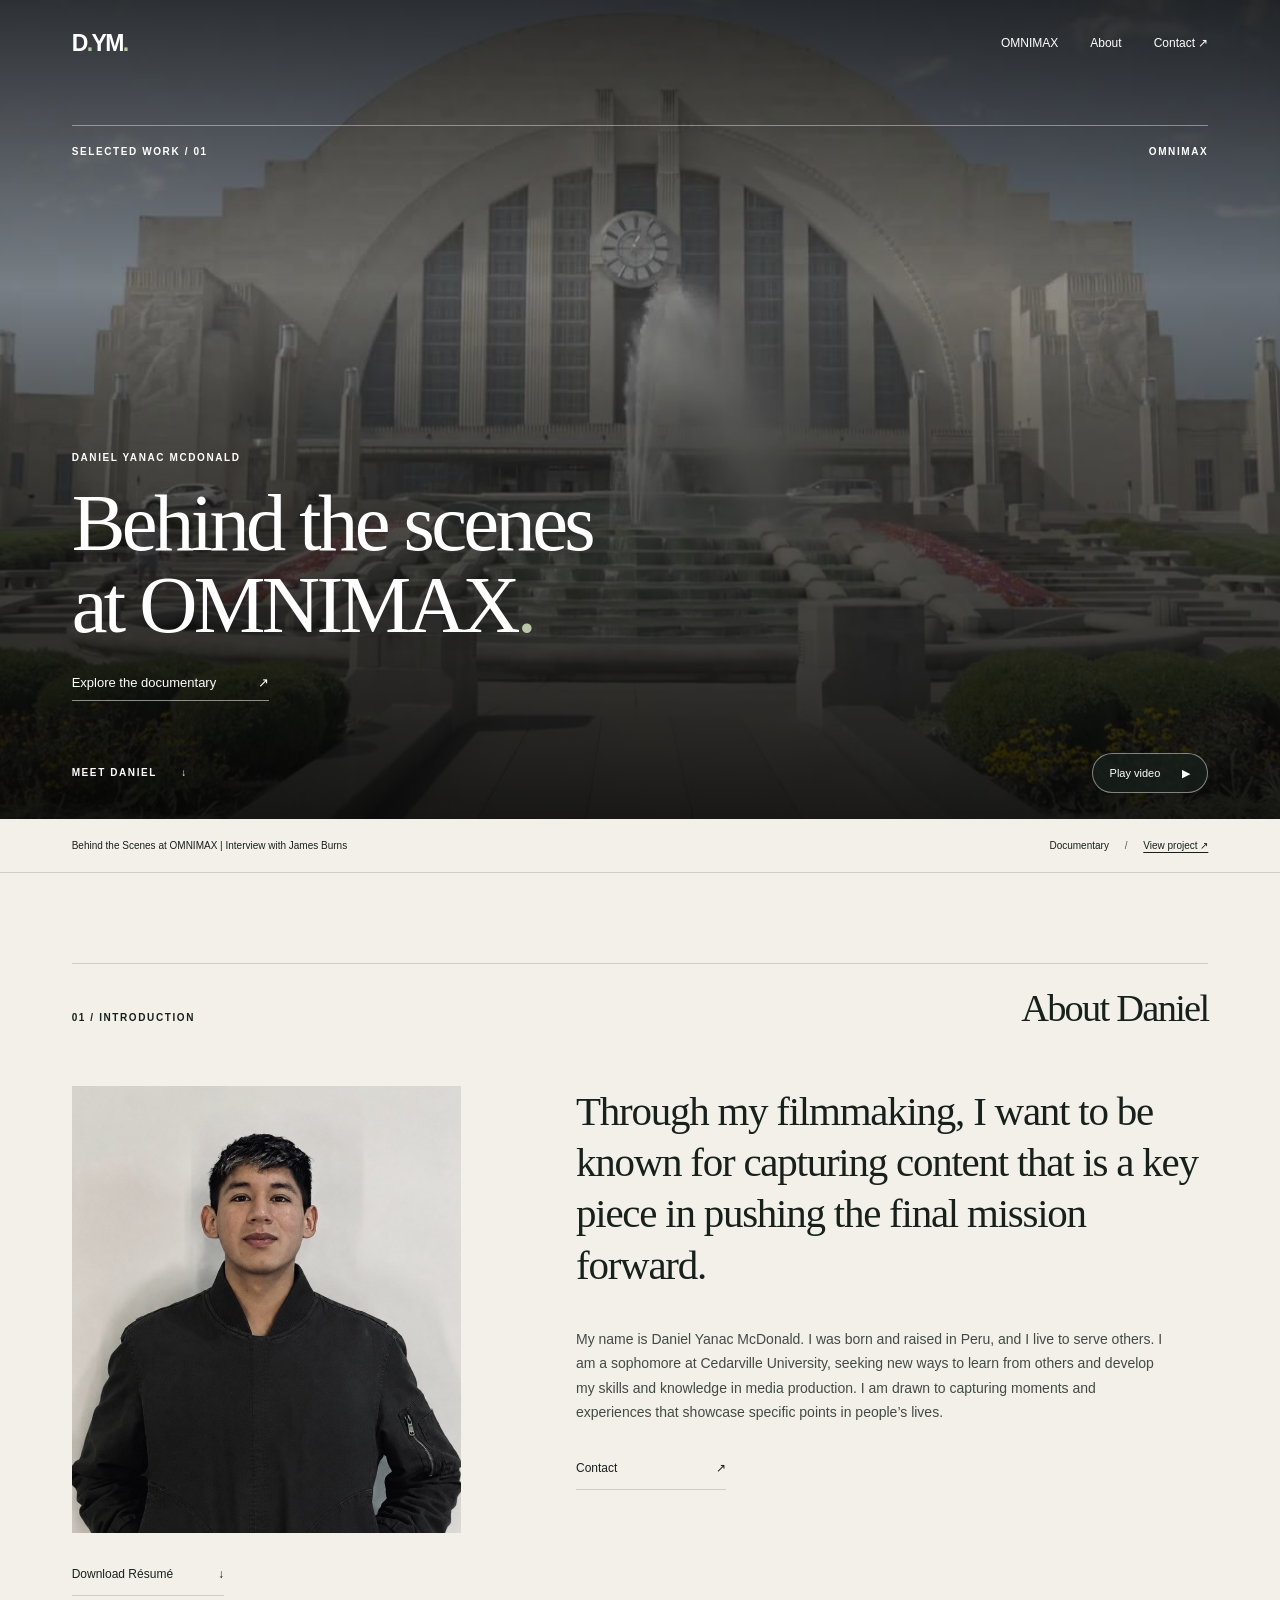
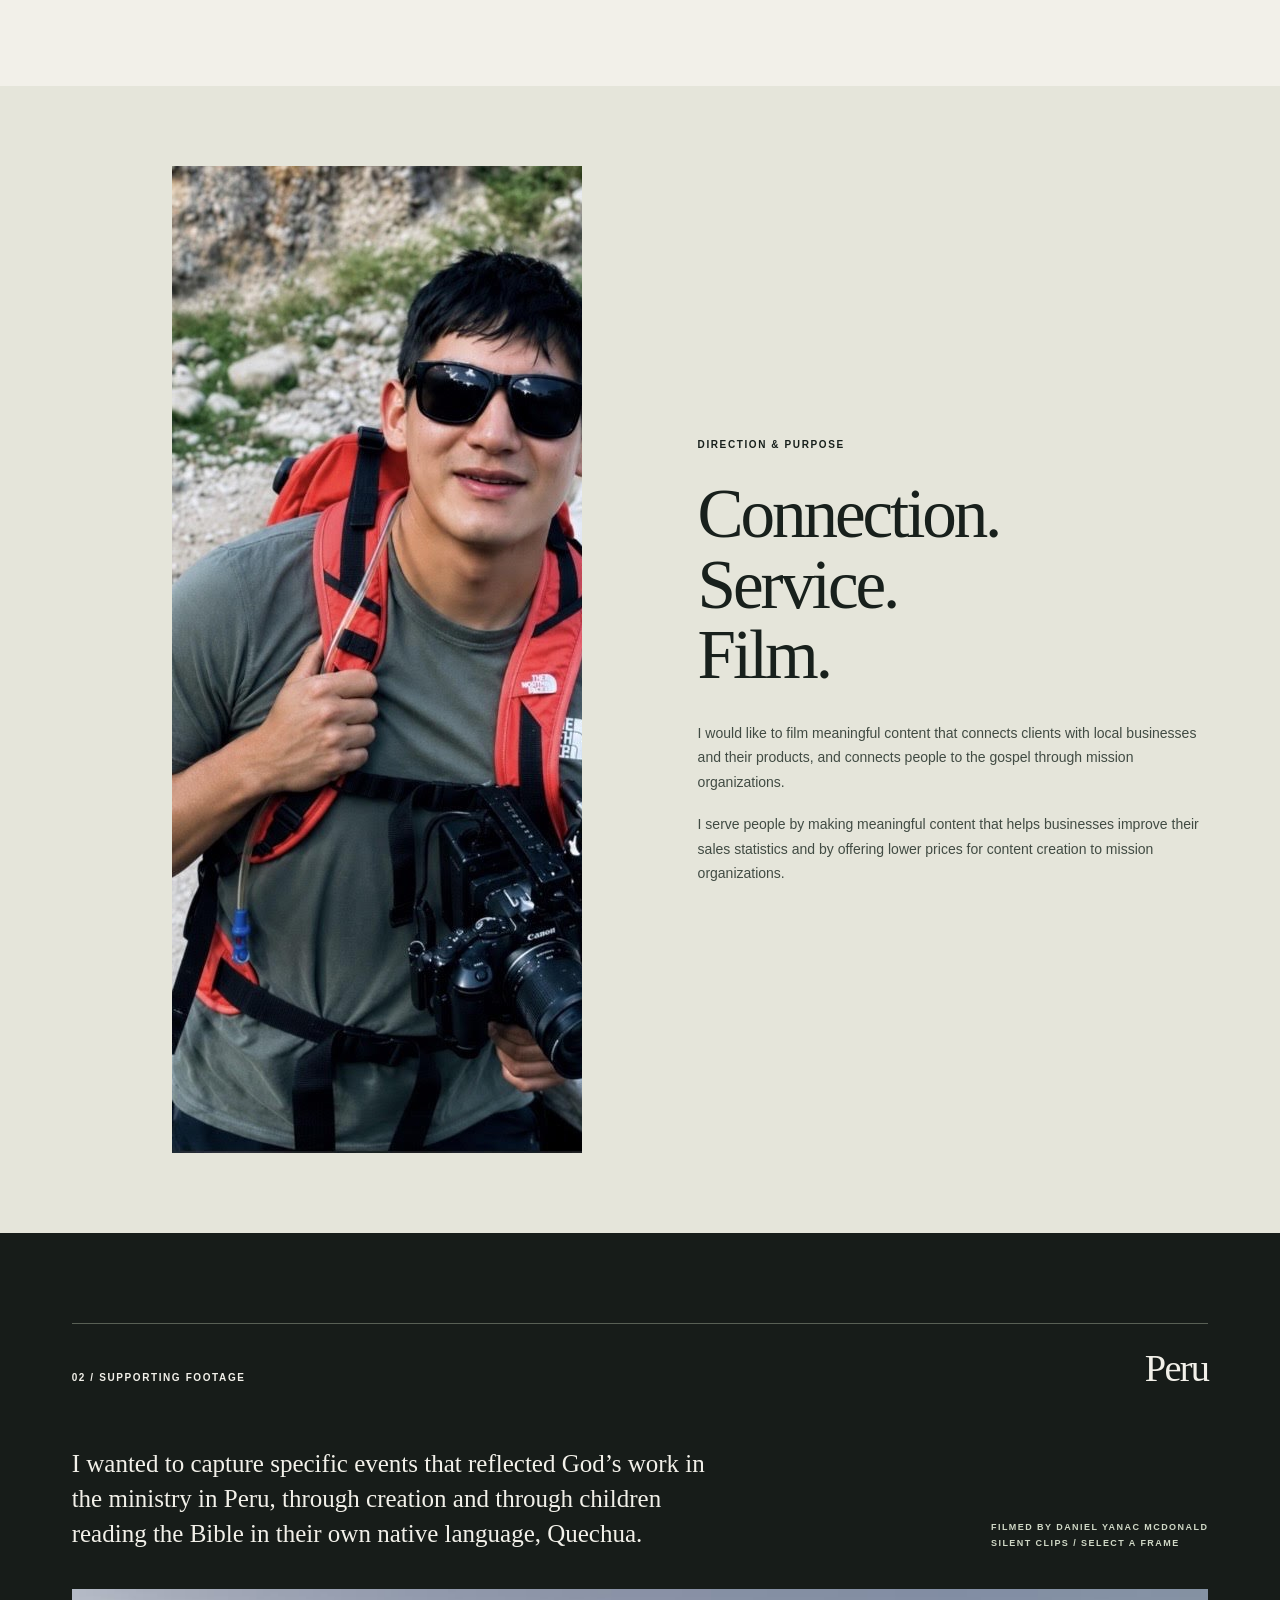
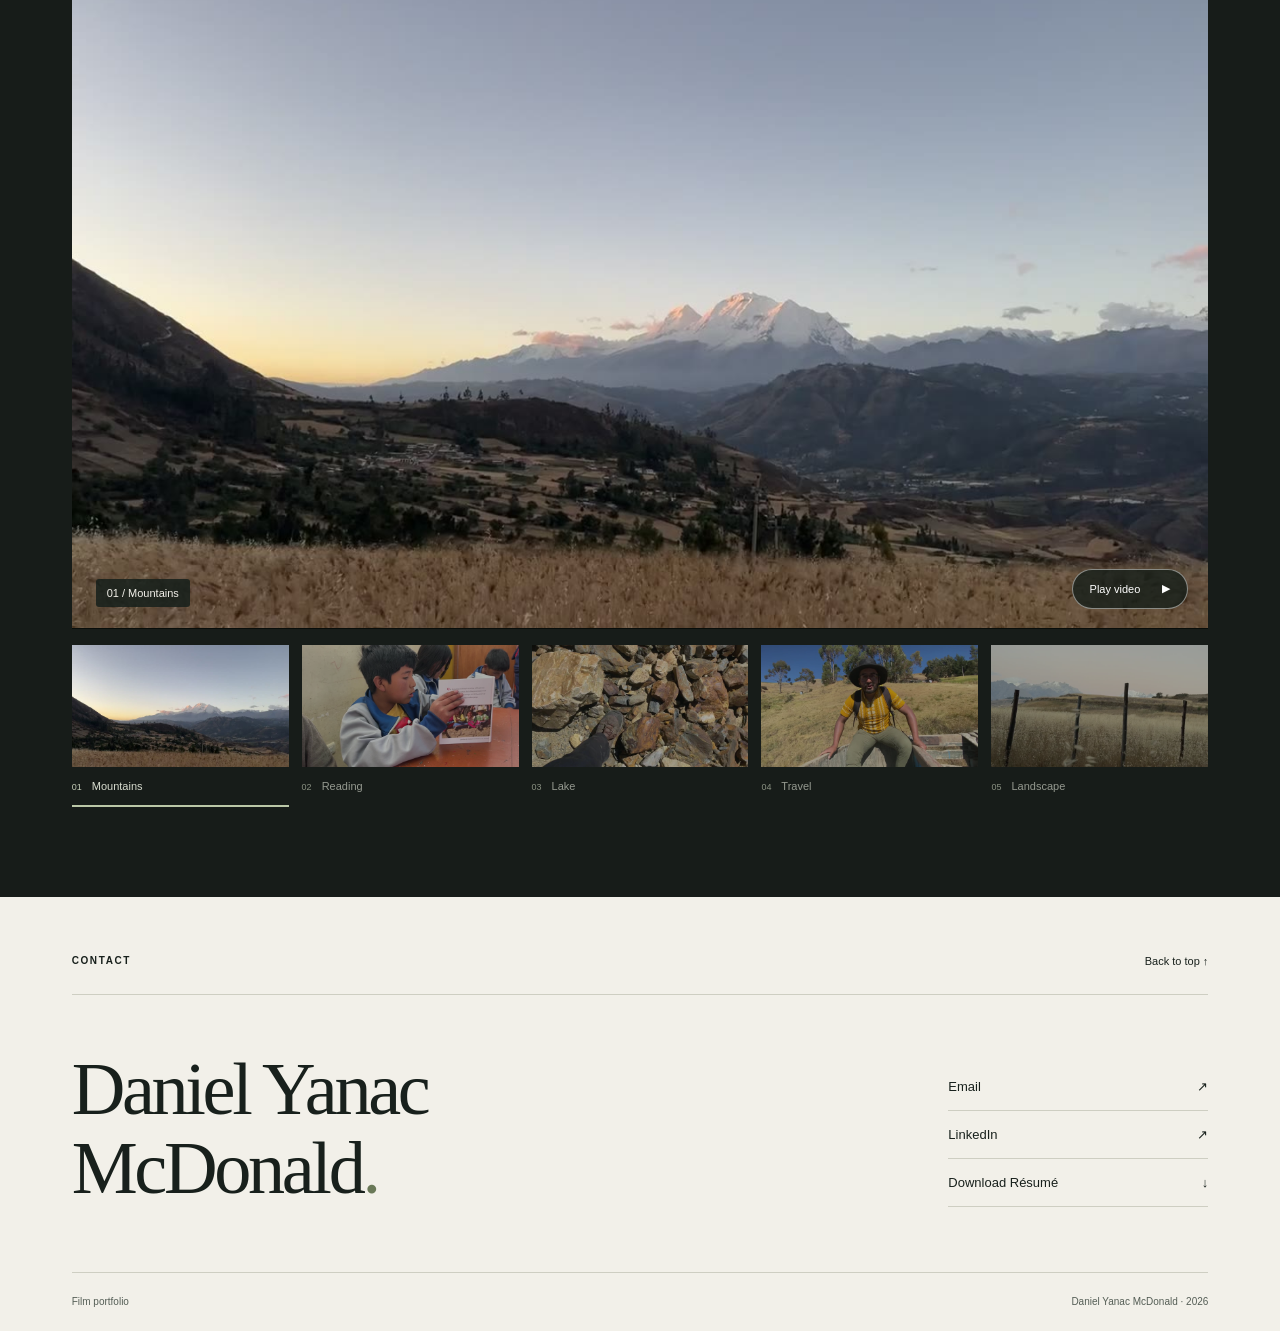
==== commit 784fe023: "Add files via upload" ====
--- a/index.html
+++ b/index.html
@@ -59,11 +59,11 @@
           </div>
           <div class="about-copy">
             <p class="brand">
-              Though my filmmaking i want to be known for capturing content that is a key piece for pushing the final mission.
+              Through my filmmaking, I want to be known for capturing content that is a key piece in pushing the final mission forward.
             </p>
             <div class="bio">
               <p>
-                Daniel Yanac McDonald . Born and raised in Peru, living out a life to serve others.  A Sophomore student at Cedarville University seeking to find new ways to learn from others to develop my skills and knowledge about my trade in Media Production.  I drawn by capturing moments and experiences that showcases specific points in peoples lives  .
+                My name is Daniel Yanac McDonald. I was born and raised in Peru, and I live to serve others. I am a sophomore at Cedarville University, seeking new ways to learn from others and develop my skills and knowledge in media production. I am drawn to capturing moments and experiences that showcase specific points in people’s lives.
               </p>
             </div>
             <a class="text-link" href="#contact">Contact <span aria-hidden="true">↗</span></a>
@@ -80,10 +80,10 @@
             Connection.<br>Service.<br>Film.
           </h2>
           <p>
-            I would like to Film meaningful content that connects clients to their local businesses products and connect people to the gospel through mission organizations,
+            I would like to film meaningful content that connects clients with local businesses and their products, and connects people to the gospel through mission organizations.
           </p>
           <p>
-            I serve people through making meaningful content that helps businesses to see better statistics in their sales and lower the price for missions organizations to make content for them.
+            I serve people by making meaningful content that helps businesses improve their sales statistics and by offering lower prices for content creation to mission organizations.
           </p>
         </div>
       </section>
@@ -96,7 +96,7 @@
         </div>
         <div class="peru-intro">
           <p>
-            I wanted to capture specific events reflected Gods work in the minstry in peru through creation through kids reading the bible in their own native language, Quechua
+            I wanted to capture specific events that reflected God’s work in the ministry in Peru, through creation and through children reading the Bible in their own native language, Quechua.
           </p>
           <span class="eyebrow">Filmed by Daniel Yanac McDonald<br>Silent clips / Select a frame</span>
         </div>
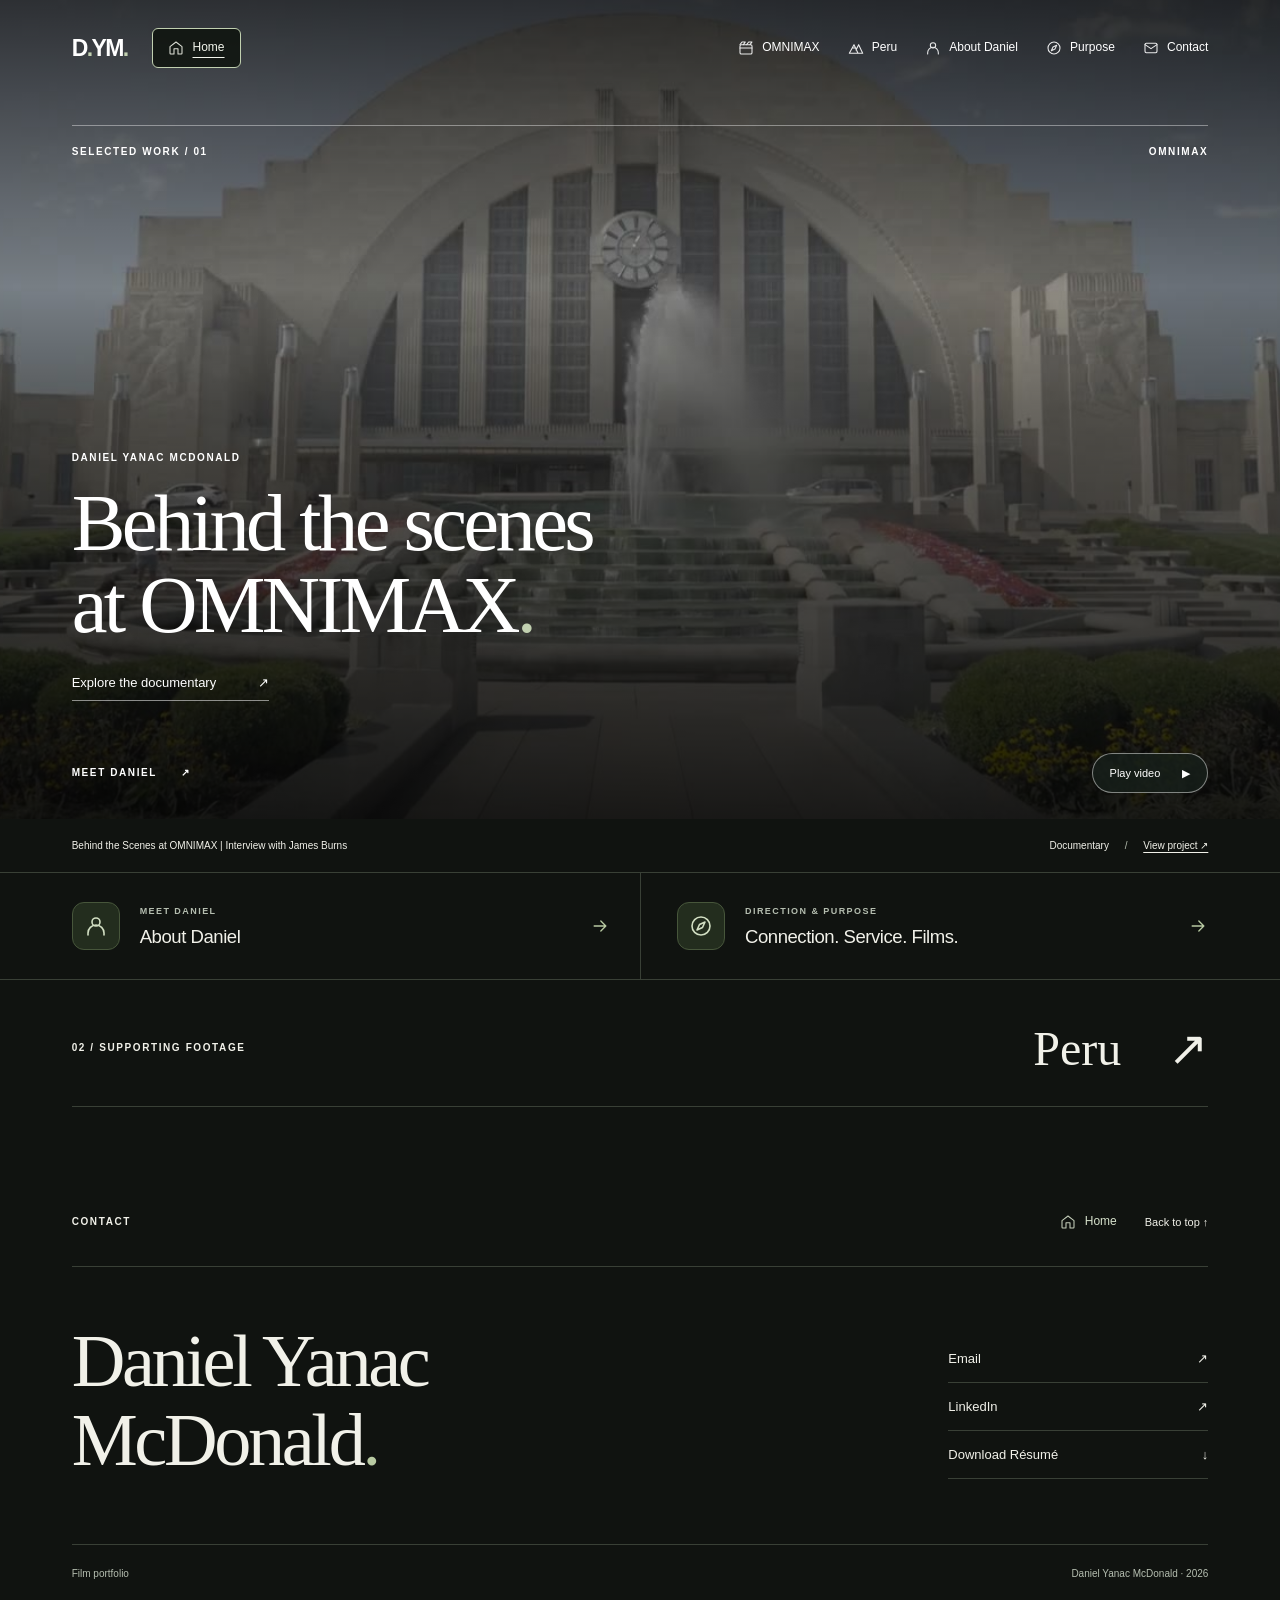
==== commit 9920bdf6: "Add files via upload" ====
--- a/index.html
+++ b/index.html
@@ -8,16 +8,22 @@
     <title>Daniel Yanac McDonald | Film portfolio</title>
     <link rel="icon" href="favicon.svg" type="image/svg+xml">
     <link rel="stylesheet" href="styles.css">
+    <link rel="stylesheet" href="navigation.css">
     <script src="script.js" defer></script>
   </head>
   <body id="top">
     <a class="skip-link" href="#main">Skip to content</a>
     <header class="site-header ">
+      <div class="brand-controls">
       <a class="wordmark" href="index.html" aria-label="Daniel Yanac McDonald, home">D<span class="wordmark-dot">.</span>YM<span class="wordmark-dot">.</span></a>
+        <a class="home-link" href="index.html" aria-current="page"><svg class="nav-icon" viewBox="0 0 24 24" fill="none" stroke="currentColor" stroke-width="1.6" stroke-linecap="round" stroke-linejoin="round" aria-hidden="true" focusable="false"><path d="m3 10 9-7 9 7v10a1 1 0 0 1-1 1h-5v-8H9v8H4a1 1 0 0 1-1-1V10Z"/></svg><span>Home</span></a>
+      </div>
       <nav aria-label="Main navigation">
-        <a href="omnimax.html" >OMNIMAX</a>
-    <a href="#about">About</a>
-    <a href="#contact">Contact <span aria-hidden="true">↗</span></a>
+        <a href="omnimax.html"><svg class="nav-icon" viewBox="0 0 24 24" fill="none" stroke="currentColor" stroke-width="1.6" stroke-linecap="round" stroke-linejoin="round" aria-hidden="true" focusable="false"><rect x="3" y="7" width="18" height="14" rx="2"/><path d="M3 12h18M3 7l3-4h5l-3 4m5 0 3-4h5l-3 4"/></svg><span>OMNIMAX</span></a>
+        <a href="peru.html"><svg class="nav-icon" viewBox="0 0 24 24" fill="none" stroke="currentColor" stroke-width="1.6" stroke-linecap="round" stroke-linejoin="round" aria-hidden="true" focusable="false"><path d="m2 20 7-13 6 13H2Zm10-5 4-8 6 13h-7M6.3 12h5.4"/></svg><span>Peru</span></a>
+        <a href="about.html"><svg class="nav-icon" viewBox="0 0 24 24" fill="none" stroke="currentColor" stroke-width="1.6" stroke-linecap="round" stroke-linejoin="round" aria-hidden="true" focusable="false"><circle cx="12" cy="8" r="4"/><path d="M4 21v-2a8 8 0 0 1 16 0v2"/></svg><span>About Daniel</span></a>
+        <a href="purpose.html"><svg class="nav-icon" viewBox="0 0 24 24" fill="none" stroke="currentColor" stroke-width="1.6" stroke-linecap="round" stroke-linejoin="round" aria-hidden="true" focusable="false"><circle cx="12" cy="12" r="9"/><path d="m16 8-2.5 5.5L8 16l2.5-5.5L16 8Z"/></svg><span>Purpose</span></a>
+        <a href="#contact"><svg class="nav-icon" viewBox="0 0 24 24" fill="none" stroke="currentColor" stroke-width="1.6" stroke-linecap="round" stroke-linejoin="round" aria-hidden="true" focusable="false"><rect x="3" y="5" width="18" height="14" rx="2"/><path d="m3 7 9 6 9-6"/></svg><span>Contact</span></a>
       </nav>
     </header>
     <main id="main">
@@ -40,89 +46,36 @@
           <a class="light-link" href="omnimax.html">Explore the documentary <span aria-hidden="true">↗</span></a>
         </div>
         <div class="cinema-bottom">
-          <a href="#about" class="eyebrow">Meet Daniel <span aria-hidden="true">↓</span></a><button class="play-toggle" type="button" data-controls="opening-film" aria-label="Pause opening video">Pause video <span aria-hidden="true">Ⅱ</span></button>
+          <a href="about.html" class="eyebrow">Meet Daniel <span aria-hidden="true">↗</span></a><button class="play-toggle" type="button" data-controls="opening-film" aria-label="Pause opening video">Pause video <span aria-hidden="true">Ⅱ</span></button>
         </div>
       </section>
       <div class="film-caption">
         <span>Behind the Scenes at OMNIMAX | Interview with James Burns</span><span>Documentary <span aria-hidden="true">/</span> <a href="omnimax.html">View project ↗</a></span>
       </div>
-      <section id="about" class="about section-pad" aria-labelledby="about-title">
-        <div class="section-rule">
-          <span class="eyebrow">01 / Introduction</span>
-          <h2 id="about-title">
-            About Daniel
-          </h2>
-        </div>
-        <div class="about-layout">
-          <div class="portrait-wrap">
-            <img class="portrait" src="daniel-portrait.jpg" alt="Daniel Yanac McDonald wearing a black jacket." width="750" height="871" loading="lazy"><a class="text-link resume-link" href="daniel-yanac-mcdonald-resume.pdf" download>Download Résumé <span aria-hidden="true">↓</span></a>
-          </div>
-          <div class="about-copy">
-            <p class="brand">
-              Through my filmmaking, I want to be known for capturing content that is a key piece in pushing the final mission forward.
-            </p>
-            <div class="bio">
-              <p>
-                My name is Daniel Yanac McDonald. I was born and raised in Peru, and I live to serve others. I am a sophomore at Cedarville University, seeking new ways to learn from others and develop my skills and knowledge in media production. I am drawn to capturing moments and experiences that showcase specific points in people’s lives.
-              </p>
-            </div>
-            <a class="text-link" href="#contact">Contact <span aria-hidden="true">↗</span></a>
-          </div>
-        </div>
-      </section>
-      <section class="purpose section-pad" aria-labelledby="purpose-title">
-        <div class="purpose-image">
-          <img src="daniel-on-location.jpg" alt="Daniel outdoors with a camera and red backpack." width="682" height="987" loading="lazy">
-        </div>
-        <div class="purpose-copy">
-          <span class="eyebrow">Direction &amp; purpose</span>
-          <h2 id="purpose-title">
-            Connection.<br>Service.<br>Film.
-          </h2>
-          <p>
-            I would like to film meaningful content that connects clients with local businesses and their products, and connects people to the gospel through mission organizations.
-          </p>
-          <p>
-            I serve people by making meaningful content that helps businesses improve their sales statistics and by offering lower prices for content creation to mission organizations.
-          </p>
-        </div>
-      </section>
-      <section id="peru" class="peru section-pad" aria-labelledby="peru-title">
-        <div class="section-rule">
+      <nav class="section-jump" aria-label="About and purpose">
+        <a href="about.html">
+          <span class="jump-icon"><svg class="jump-symbol" viewBox="0 0 24 24" fill="none" stroke="currentColor" stroke-width="1.6" stroke-linecap="round" stroke-linejoin="round" aria-hidden="true" focusable="false"><circle cx="12" cy="8" r="4"/><path d="M4 21v-2a8 8 0 0 1 16 0v2"/></svg></span>
+          <span class="jump-label"><span class="eyebrow">Meet Daniel</span><strong>About Daniel</strong></span>
+          <svg class="jump-arrow" viewBox="0 0 24 24" fill="none" stroke="currentColor" stroke-width="1.6" stroke-linecap="round" stroke-linejoin="round" aria-hidden="true" focusable="false"><path d="M5 12h14m-6-6 6 6-6 6"/></svg>
+        </a>
+        <a href="purpose.html">
+          <span class="jump-icon"><svg class="jump-symbol" viewBox="0 0 24 24" fill="none" stroke="currentColor" stroke-width="1.6" stroke-linecap="round" stroke-linejoin="round" aria-hidden="true" focusable="false"><circle cx="12" cy="12" r="9"/><path d="m16 8-2.5 5.5L8 16l2.5-5.5L16 8Z"/></svg></span>
+          <span class="jump-label"><span class="eyebrow">Direction &amp; purpose</span><strong>Connection. Service. Films.</strong></span>
+          <svg class="jump-arrow" viewBox="0 0 24 24" fill="none" stroke="currentColor" stroke-width="1.6" stroke-linecap="round" stroke-linejoin="round" aria-hidden="true" focusable="false"><path d="M5 12h14m-6-6 6 6-6 6"/></svg>
+        </a>
+      </nav>
+
+
+      <section id="peru" class="next-work section-pad" aria-label="Peru footage">
+        <a href="peru.html">
           <span class="eyebrow">02 / Supporting footage</span>
-          <h2 id="peru-title">
-            Peru
-          </h2>
-        </div>
-        <div class="peru-intro">
-          <p>
-            I wanted to capture specific events that reflected God’s work in the ministry in Peru, through creation and through children reading the Bible in their own native language, Quechua.
-          </p>
-          <span class="eyebrow">Filmed by Daniel Yanac McDonald<br>Silent clips / Select a frame</span>
-        </div>
-        <div class="peru-player">
-          <video id="peru-film" muted loop playsinline preload="none" poster="peru-mountains.jpg" aria-label="Snow-covered mountains beyond a valley at dusk.">
-            <source src="peru-mountains.mp4" type="video/mp4">
-          </video>
-          <button class="play-toggle" type="button" data-controls="peru-film" aria-label="Play Peru video">Play video <span aria-hidden="true">▶</span></button><span class="gallery-status" aria-live="polite">01 / Mountains</span>
-        </div>
-        <div class="gallery-strip" role="group" aria-label="Choose a Peru clip">
-          <button class="gallery-choice is-active" type="button" data-video="peru-mountains.mp4" data-poster="peru-mountains.jpg" data-description="Snow-covered mountains beyond a valley at dusk." aria-label="Play silent clip: Mountains" aria-pressed="true"><img src="peru-mountains.jpg" alt="" loading="lazy"><span><b>01</b> Mountains</span></button>
-<button class="gallery-choice " type="button" data-video="peru-reading.mp4" data-poster="peru-reading.jpg" data-description="Children reading together at a table." aria-label="Play silent clip: Reading" aria-pressed="false"><img src="peru-reading.jpg" alt="" loading="lazy"><span><b>02</b> Reading</span></button>
-<button class="gallery-choice " type="button" data-video="peru-lake.mp4" data-poster="peru-lake.jpg" data-description="A mountain lake surrounded by rocky slopes." aria-label="Play silent clip: Lake" aria-pressed="false"><img src="peru-lake.jpg" alt="" loading="lazy"><span><b>03</b> Lake</span></button>
-<button class="gallery-choice " type="button" data-video="peru-travel.mp4" data-poster="peru-travel.jpg" data-description="A person riding in the back of a vehicle in the countryside." aria-label="Play silent clip: Travel" aria-pressed="false"><img src="peru-travel.jpg" alt="" loading="lazy"><span><b>04</b> Travel</span></button>
-<button class="gallery-choice " type="button" data-video="peru-landscape.mp4" data-poster="peru-landscape.jpg" data-description="Open grassland and fence posts with mountains in the distance." aria-label="Play silent clip: Landscape" aria-pressed="false"><img src="peru-landscape.jpg" alt="" loading="lazy"><span><b>05</b> Landscape</span></button>
-        </div>
-        <noscript>
-          <p>
-            JavaScript is disabled. Open the silent clips directly: <a href="peru-mountains.mp4">Mountains</a>, <a href="peru-reading.mp4">Reading</a>, <a href="peru-lake.mp4">Lake</a>, <a href="peru-travel.mp4">Travel</a>, <a href="peru-landscape.mp4">Landscape</a>.
-          </p>
-        </noscript>
+          <span>Peru <span aria-hidden="true">↗</span></span>
+        </a>
       </section>
     </main>
     <footer id="contact" class="contact section-pad">
       <div class="contact-top">
-        <span class="eyebrow">Contact</span><a class="back-top" href="#top">Back to top ↑</a>
+        <span class="eyebrow">Contact</span><div class="footer-navigation"><a class="footer-home" href="index.html"><svg class="nav-icon" viewBox="0 0 24 24" fill="none" stroke="currentColor" stroke-width="1.6" stroke-linecap="round" stroke-linejoin="round" aria-hidden="true" focusable="false"><path d="m3 10 9-7 9 7v10a1 1 0 0 1-1 1h-5v-8H9v8H4a1 1 0 0 1-1-1V10Z"/></svg><span>Home</span></a><a class="back-top" href="#top">Back to top ↑</a></div>
       </div>
       <div class="contact-main">
         <h2>
--- a/navigation.css
+++ b/navigation.css
@@ -0,0 +1,350 @@
+/* Professional navigation. Uses the existing portfolio colors and typography. */
+.nav-icon,
+.section-icon,
+.jump-symbol,
+.jump-arrow {
+  display: inline-block;
+  flex: 0 0 auto;
+  vertical-align: middle;
+}
+
+.nav-icon {
+  width: 16px;
+  height: 16px;
+  opacity: 0.9;
+}
+
+.site-header nav {
+  align-items: center;
+  gap: clamp(18px, 2.2vw, 34px);
+}
+
+.site-header nav a {
+  display: inline-flex;
+  align-items: center;
+  gap: 8px;
+  min-height: 44px;
+  line-height: 1.3;
+  white-space: nowrap;
+}
+
+.site-header nav a:hover .nav-icon {
+  opacity: 1;
+}
+
+.section-jump {
+  display: grid;
+  grid-template-columns: repeat(2, minmax(0, 1fr));
+  padding: 0 var(--gutter);
+  background: var(--paper);
+  border-bottom: 1px solid var(--line);
+}
+
+.section-jump > a {
+  display: flex;
+  align-items: center;
+  gap: 20px;
+  padding: 29px 30px 29px 0;
+  min-width: 0;
+  text-decoration: none;
+}
+
+.section-jump > a + a {
+  border-left: 1px solid var(--line);
+  padding-left: 36px;
+  padding-right: 0;
+}
+
+.jump-icon {
+  display: grid;
+  place-items: center;
+  flex: 0 0 48px;
+  width: 48px;
+  height: 48px;
+  border: 1px solid #c7cebb;
+  border-radius: 12px;
+  background: #e7ebdf;
+  color: #485b3c;
+  transition: background 180ms ease;
+}
+
+.jump-symbol {
+  width: 24px;
+  height: 24px;
+}
+
+.jump-label {
+  display: flex;
+  flex-direction: column;
+  gap: 5px;
+  min-width: 0;
+}
+
+.jump-label .eyebrow {
+  font-size: 9px;
+  color: var(--muted);
+}
+
+.jump-label strong {
+  font-size: clamp(15px, 1.45vw, 20px);
+  line-height: 1.35;
+  font-weight: 500;
+  letter-spacing: -0.025em;
+}
+
+.jump-arrow {
+  width: 20px;
+  height: 20px;
+  margin-left: auto;
+  color: #667855;
+}
+
+.section-jump > a:hover .jump-icon {
+  background: #d6dfca;
+}
+
+.section-jump > a:hover strong {
+  text-decoration: underline;
+  text-underline-offset: 4px;
+}
+
+.section-icon {
+  width: 25px;
+  height: 25px;
+  margin: -3px 13px 0 0;
+  color: #667855;
+}
+
+@media (max-width: 760px) {
+  .site-header {
+    flex-wrap: wrap;
+    align-items: flex-start;
+    gap: 12px;
+    padding-top: 18px;
+    padding-bottom: 16px;
+  }
+
+  .site-header nav {
+    display: grid;
+    grid-template-columns: repeat(5, minmax(0, 1fr));
+    width: 100%;
+    gap: 4px;
+  }
+
+  .site-header nav a {
+    display: flex;
+    flex-direction: column;
+    justify-content: center;
+    gap: 6px;
+    min-height: 46px;
+    padding: 4px 0;
+    font-size: 9px;
+    text-align: center;
+  }
+
+  .nav-icon {
+    width: 17px;
+    height: 17px;
+  }
+
+  .cinema-topline {
+    top: 147px;
+  }
+
+  .section-jump {
+    grid-template-columns: 1fr;
+  }
+
+  .section-jump > a,
+  .section-jump > a + a {
+    gap: 16px;
+    padding: 23px 0;
+    border-left: 0;
+  }
+
+  .section-jump > a + a {
+    border-top: 1px solid var(--line);
+  }
+
+  .jump-label strong {
+    font-size: 17px;
+  }
+
+  .jump-icon {
+    width: 42px;
+    height: 42px;
+    flex-basis: 42px;
+  }
+
+  .jump-arrow {
+    width: 18px;
+    height: 18px;
+  }
+}
+
+@media (prefers-reduced-motion: reduce) {
+  .jump-icon {
+    transition: none;
+  }
+}
+
+/* Black theme: shared across the homepage, OMNIMAX, and Peru. */
+:root {
+  --paper: #101310;
+  --ink: #f1f1e9;
+  --muted: #b5beb0;
+  --line: #394036;
+  --accent: #c1d0b0;
+  --dark: #080b08;
+}
+
+.bio,
+.purpose-copy p {
+  color: #c2c9bd;
+}
+
+.purpose,
+.reflection {
+  background: #1b2119;
+}
+
+.accent {
+  color: #b8caa2;
+}
+
+.jump-icon {
+  color: #d2dfc3;
+  background: #232d1e;
+  border-color: #47563b;
+}
+
+.jump-arrow,
+.section-icon {
+  color: #b8caa2;
+}
+
+.section-jump > a:hover .jump-icon {
+  background: #35442c;
+}
+
+.peru-page .cinema-title h1 {
+  font-size: clamp(72px, 12vw, 180px);
+}
+
+.site-header a:focus-visible,
+.section-jump a:focus-visible {
+  outline-color: #c1d0b0;
+}
+
+/* Explicit Home navigation and dedicated identity pages. */
+.brand-controls {
+  display: flex;
+  align-items: center;
+  gap: 24px;
+  flex: 0 0 auto;
+}
+
+.home-link,
+.home-return,
+.footer-home {
+  display: inline-flex;
+  align-items: center;
+  gap: 9px;
+  min-height: 40px;
+  font-size: 12px;
+  line-height: 1.3;
+}
+
+.home-link {
+  padding: 9px 15px;
+  border: 1px solid currentColor;
+  border-radius: 6px;
+  background: #0b100ac9;
+  color: #f3f5ec;
+}
+
+.home-link:hover {
+  background: #303b28;
+  text-decoration: none;
+}
+
+.home-link[aria-current="page"] {
+  border-color: #c1d0b0;
+}
+
+.footer-navigation {
+  display: flex;
+  align-items: center;
+  gap: 28px;
+}
+
+.footer-home {
+  color: #d7e2cc;
+}
+
+.page-return {
+  padding: 26px var(--gutter) 0;
+}
+
+.home-return {
+  color: #c1d0b0;
+  font-size: 12px;
+}
+
+.about-page .about {
+  padding-top: 34px;
+}
+
+.section-rule .page-heading {
+  font-size: clamp(32px, 4.4vw, 64px);
+}
+
+.purpose-page .purpose {
+  padding-top: 45px;
+  margin-top: 20px;
+}
+
+.purpose-copy .page-heading {
+  font-size: clamp(44px, 5.4vw, 78px);
+  line-height: 1.02;
+  margin: 25px 0 30px;
+}
+
+@media (max-width: 760px) {
+  .brand-controls {
+    justify-content: space-between;
+    width: 100%;
+    gap: 20px;
+  }
+
+  .home-link {
+    min-height: 36px;
+    padding: 7px 12px;
+    font-size: 11px;
+  }
+
+  .cinema-topline {
+    top: 164px;
+  }
+
+  .footer-navigation {
+    gap: 20px;
+  }
+
+  .footer-home {
+    font-size: 11px;
+  }
+
+  .section-rule .page-heading {
+    font-size: 34px;
+  }
+
+  .about-page .section-rule {
+    flex-direction: column;
+    gap: 14px;
+  }
+
+  .purpose-copy .page-heading {
+    font-size: 56px;
+  }
+}
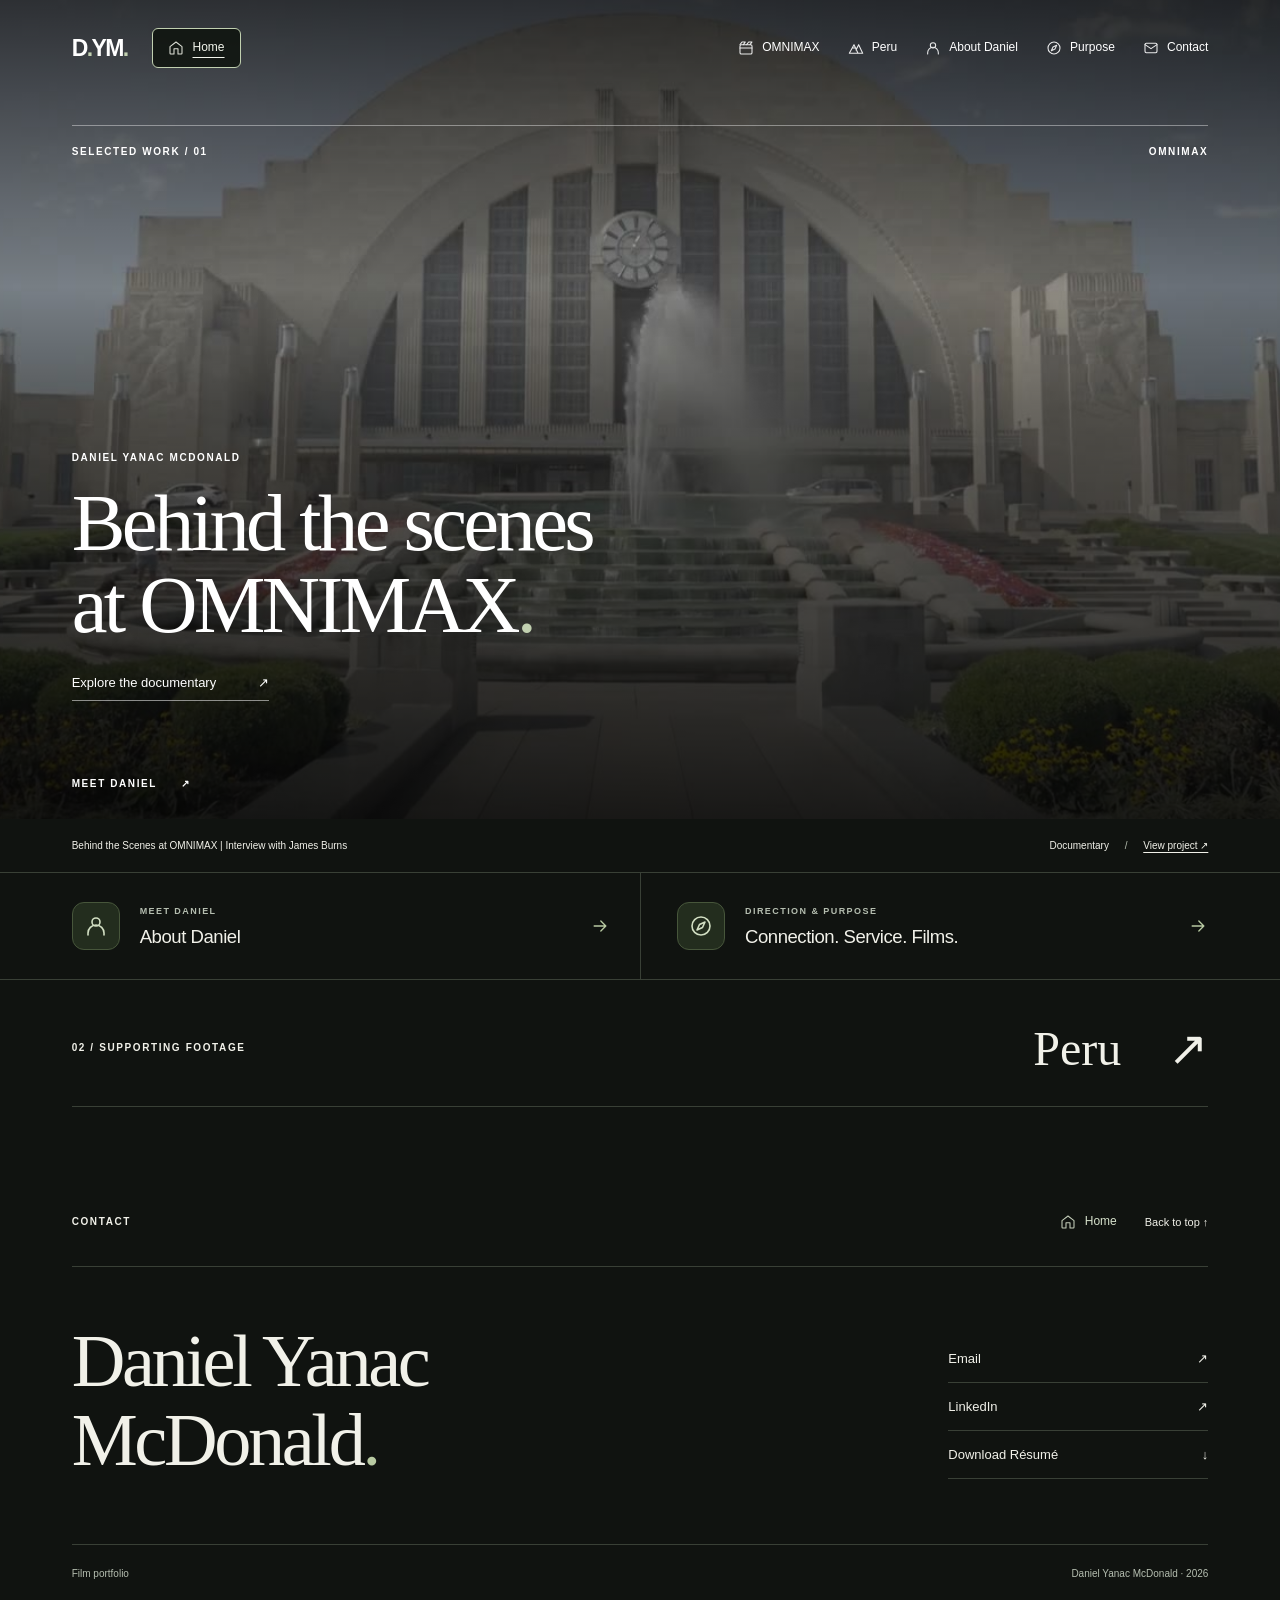
==== commit d82dd1d0: "Add files via upload" ====
--- a/index.html
+++ b/index.html
@@ -28,11 +28,10 @@
     </header>
     <main id="main">
       <section class="cinema" aria-labelledby="home-title">
-        <video id="opening-film" class="cinema-video" autoplay muted loop playsinline preload="metadata" poster="opening-poster.jpg" aria-label="Silent OMNIMAX sequence: museum exterior, lobby clock, film handling, and conversation.">
-          <source src="opening-sequence.mp4" type="video/mp4">
-        </video>
-        <div class="cinema-shade">
-        </div>
+        <a class="cinema-video" href="omnimax.html" aria-label="Open the OMNIMAX project and silent sequence">
+          <img class="cinema-video" src="opening-poster.jpg" alt="The Cincinnati museum building, fountain, and flower beds." width="1280" height="720" fetchpriority="high">
+          <span class="cinema-shade" aria-hidden="true"></span>
+        </a>
         <div class="cinema-topline">
           <span class="eyebrow">Selected work / 01</span><span class="eyebrow cinema-location">OMNIMAX</span>
         </div>
@@ -46,7 +45,7 @@
           <a class="light-link" href="omnimax.html">Explore the documentary <span aria-hidden="true">↗</span></a>
         </div>
         <div class="cinema-bottom">
-          <a href="about.html" class="eyebrow">Meet Daniel <span aria-hidden="true">↗</span></a><button class="play-toggle" type="button" data-controls="opening-film" aria-label="Pause opening video">Pause video <span aria-hidden="true">Ⅱ</span></button>
+          <a href="about.html" class="eyebrow">Meet Daniel <span aria-hidden="true">↗</span></a>
         </div>
       </section>
       <div class="film-caption">
